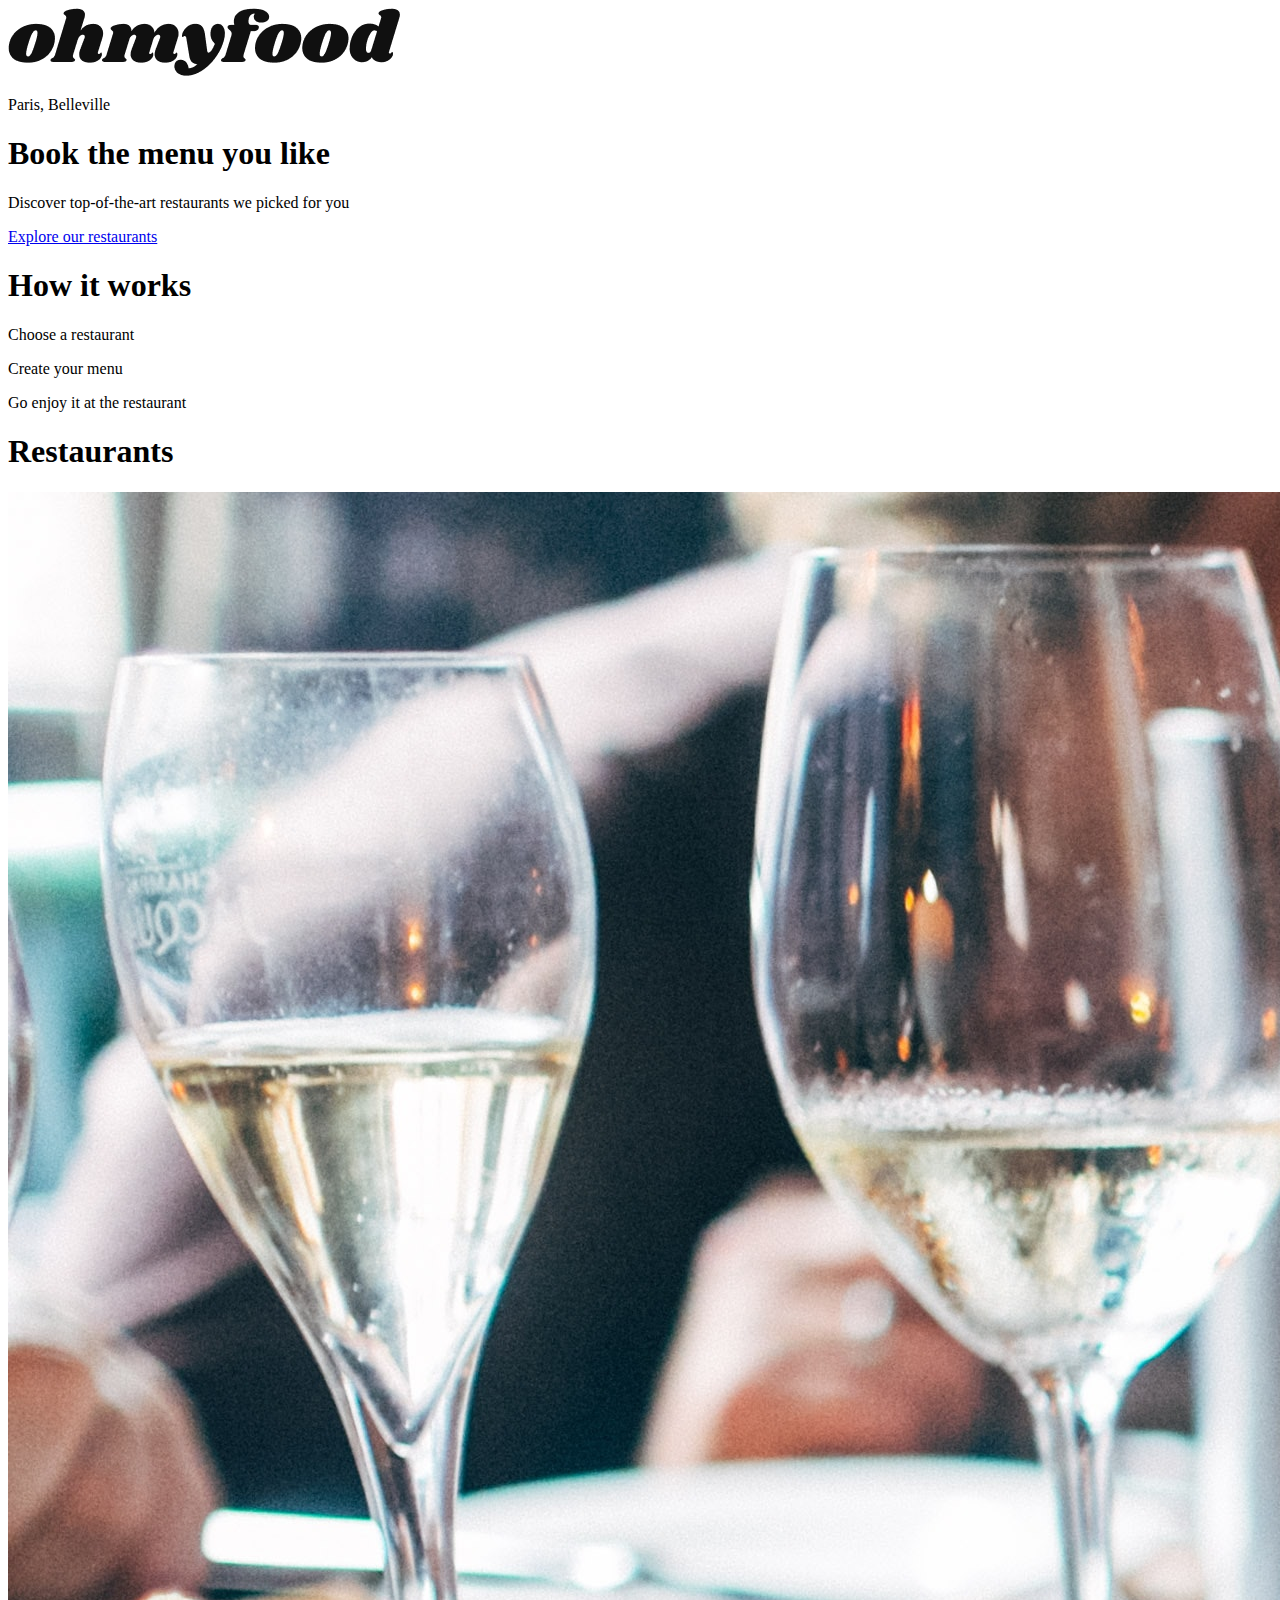
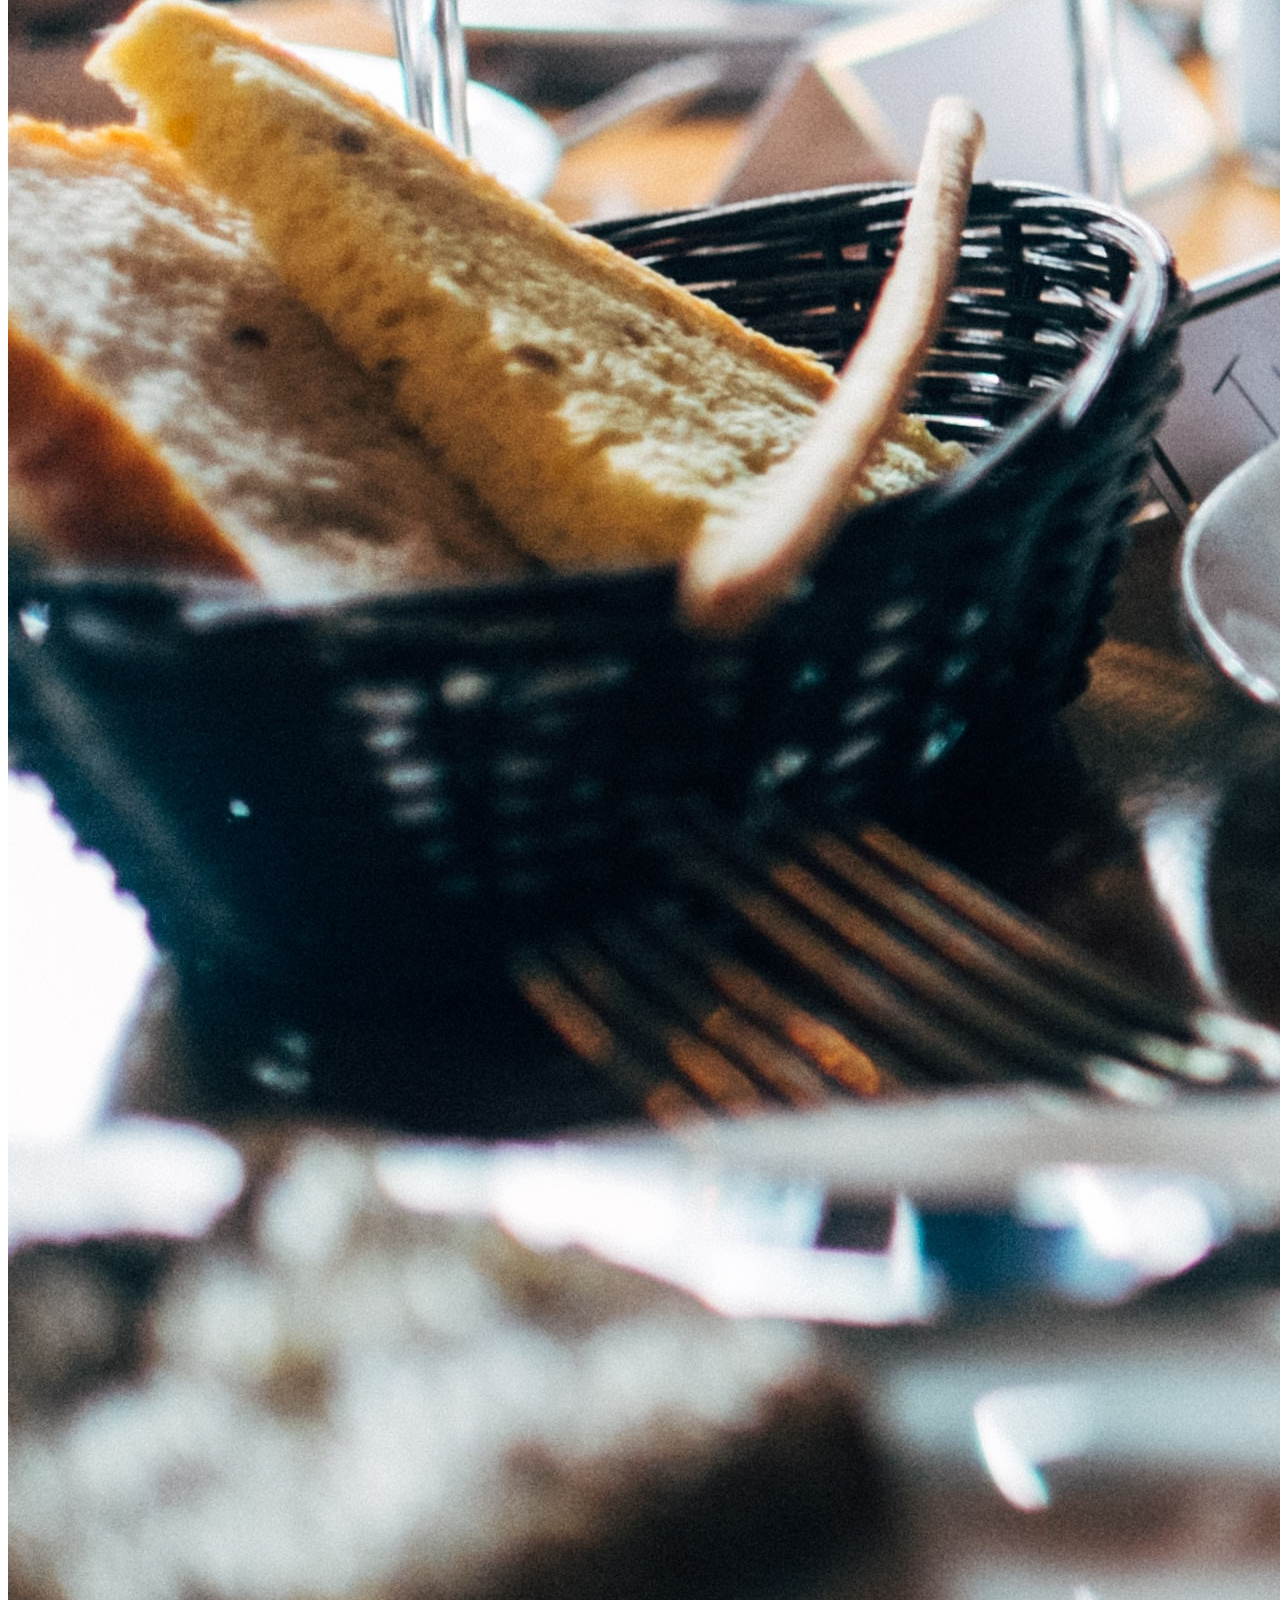
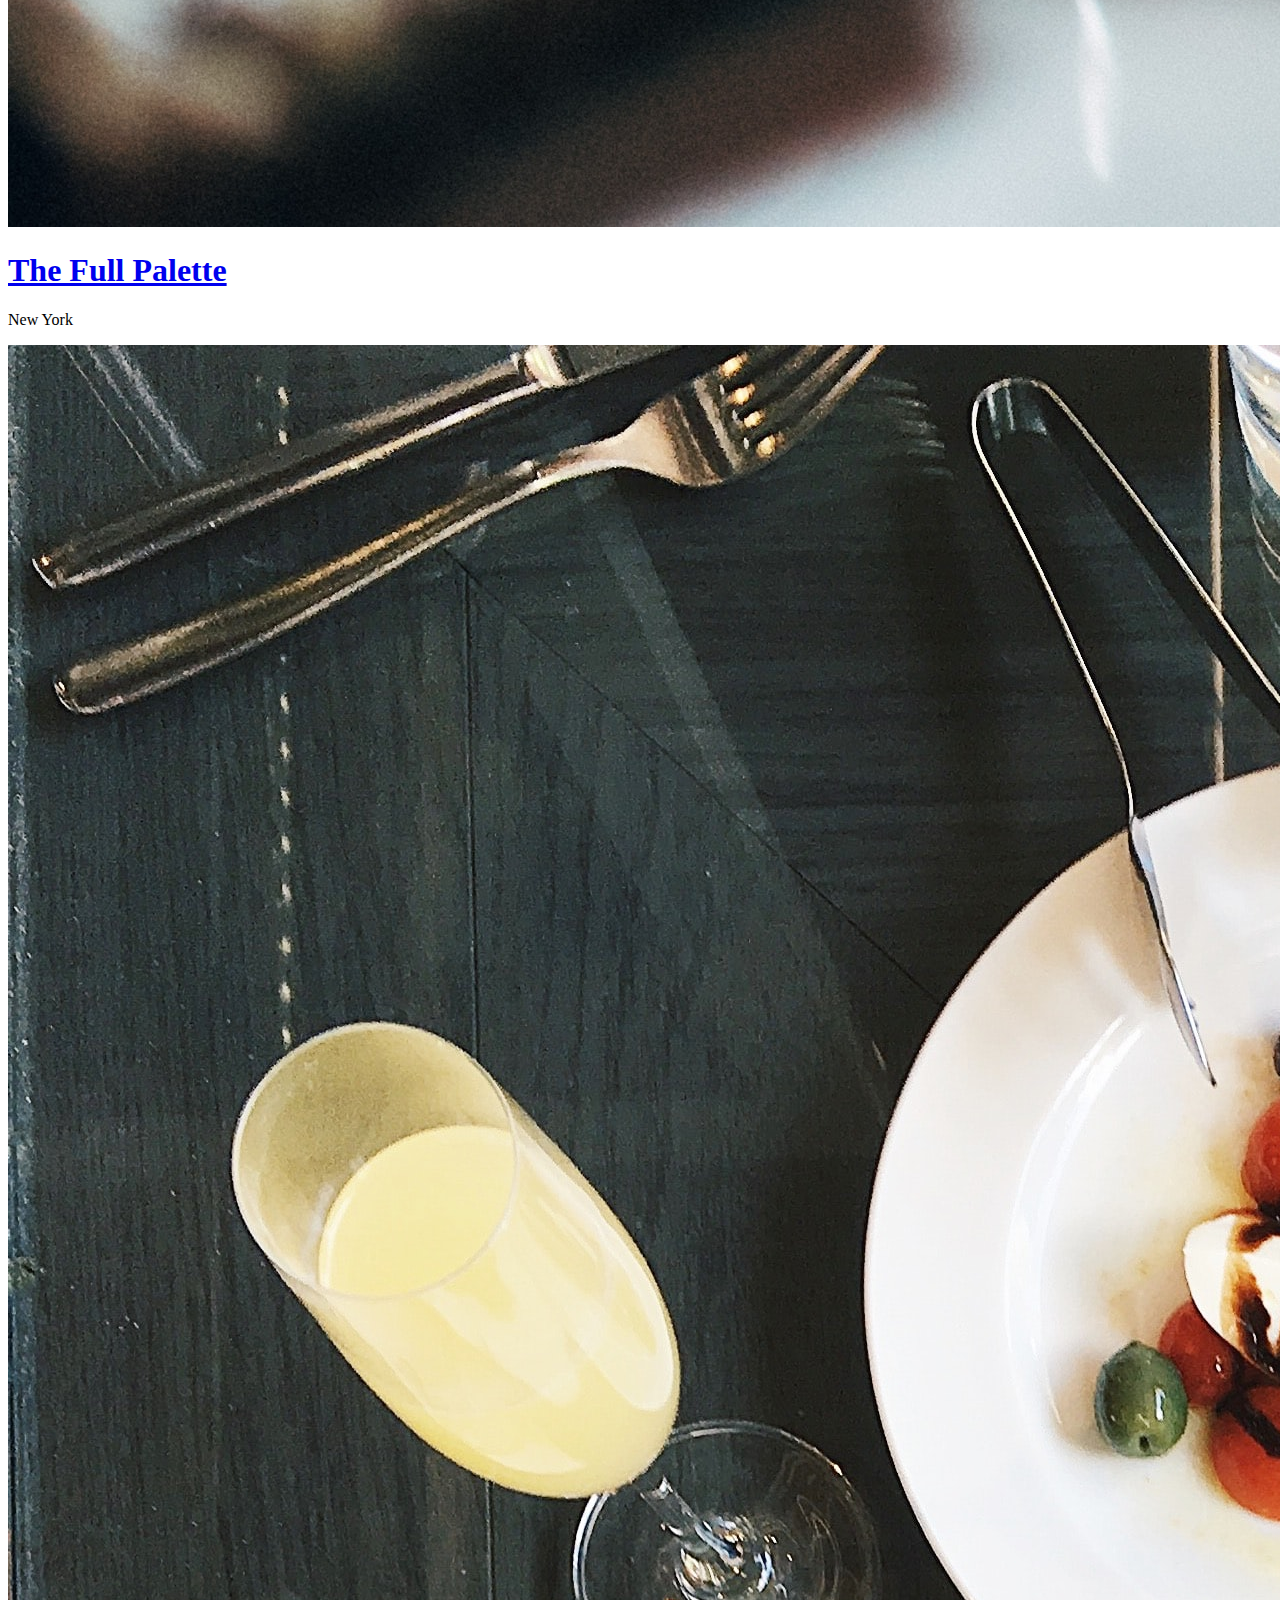
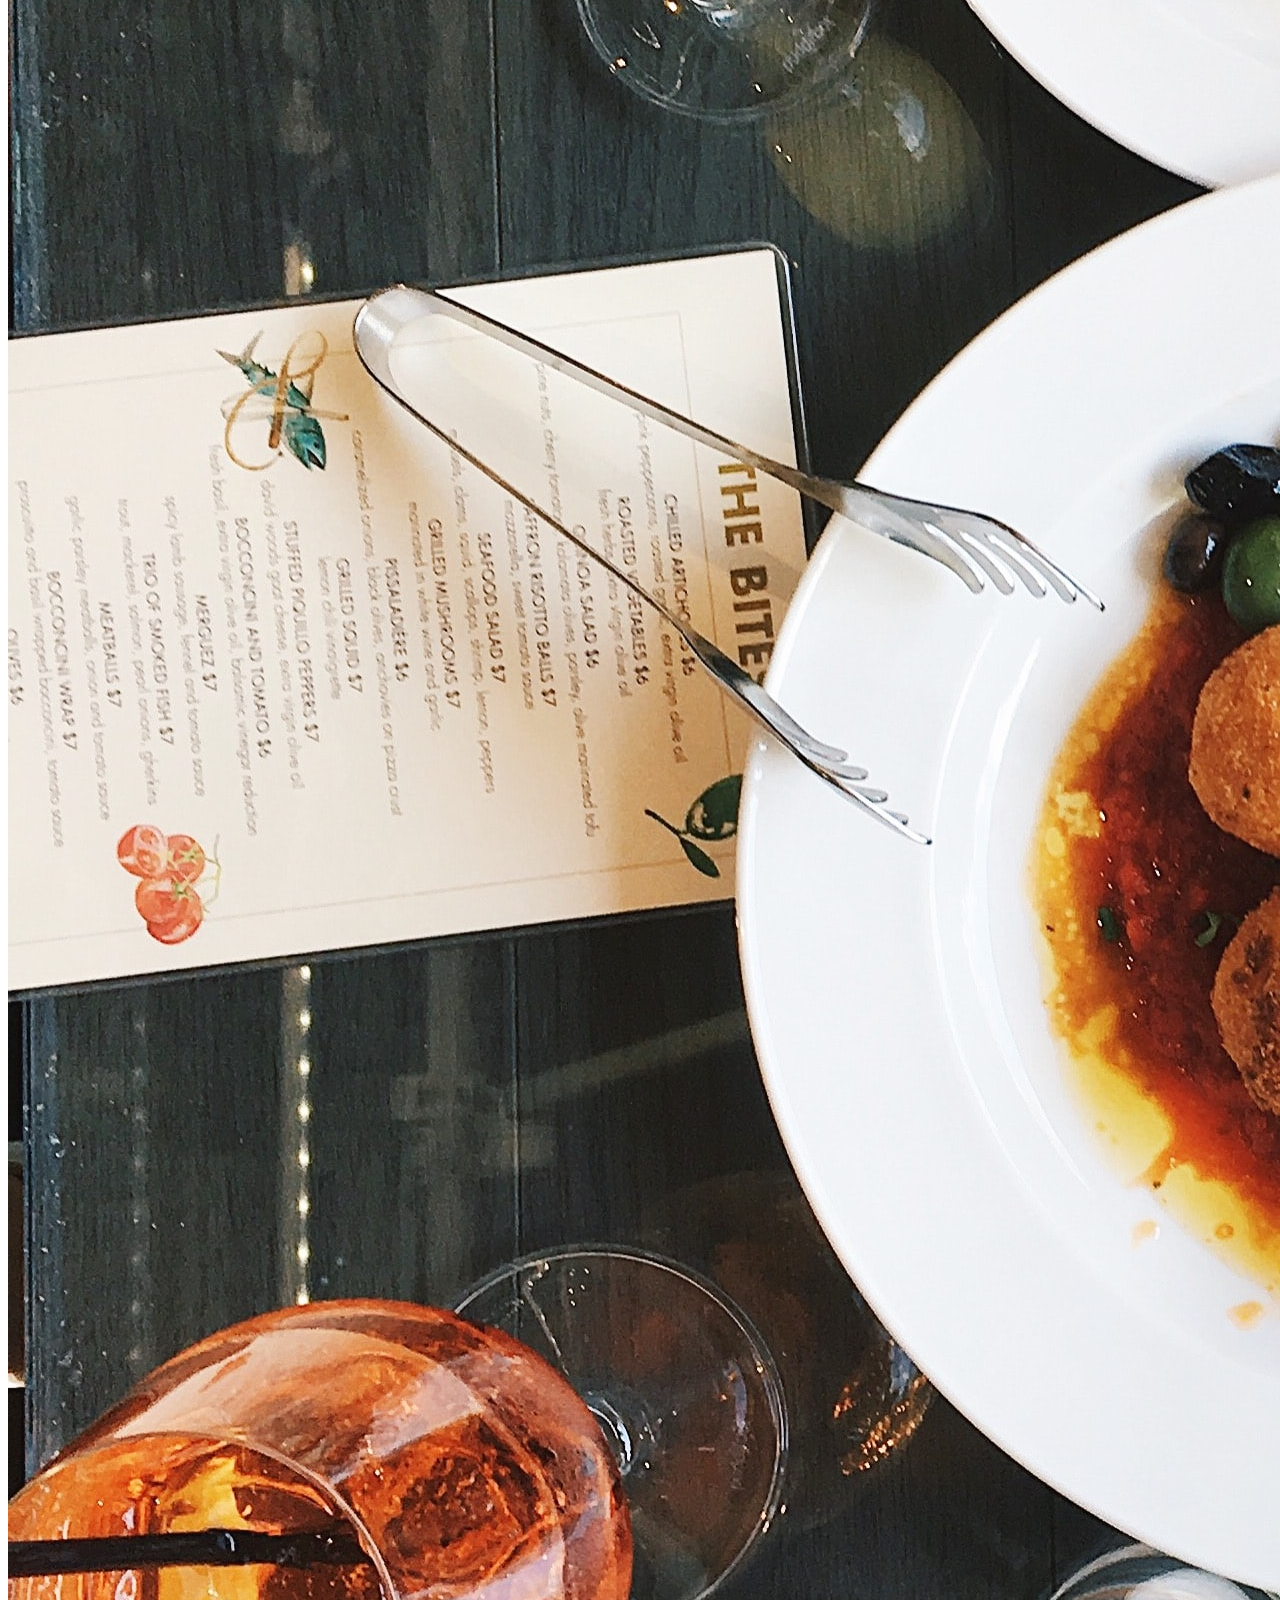
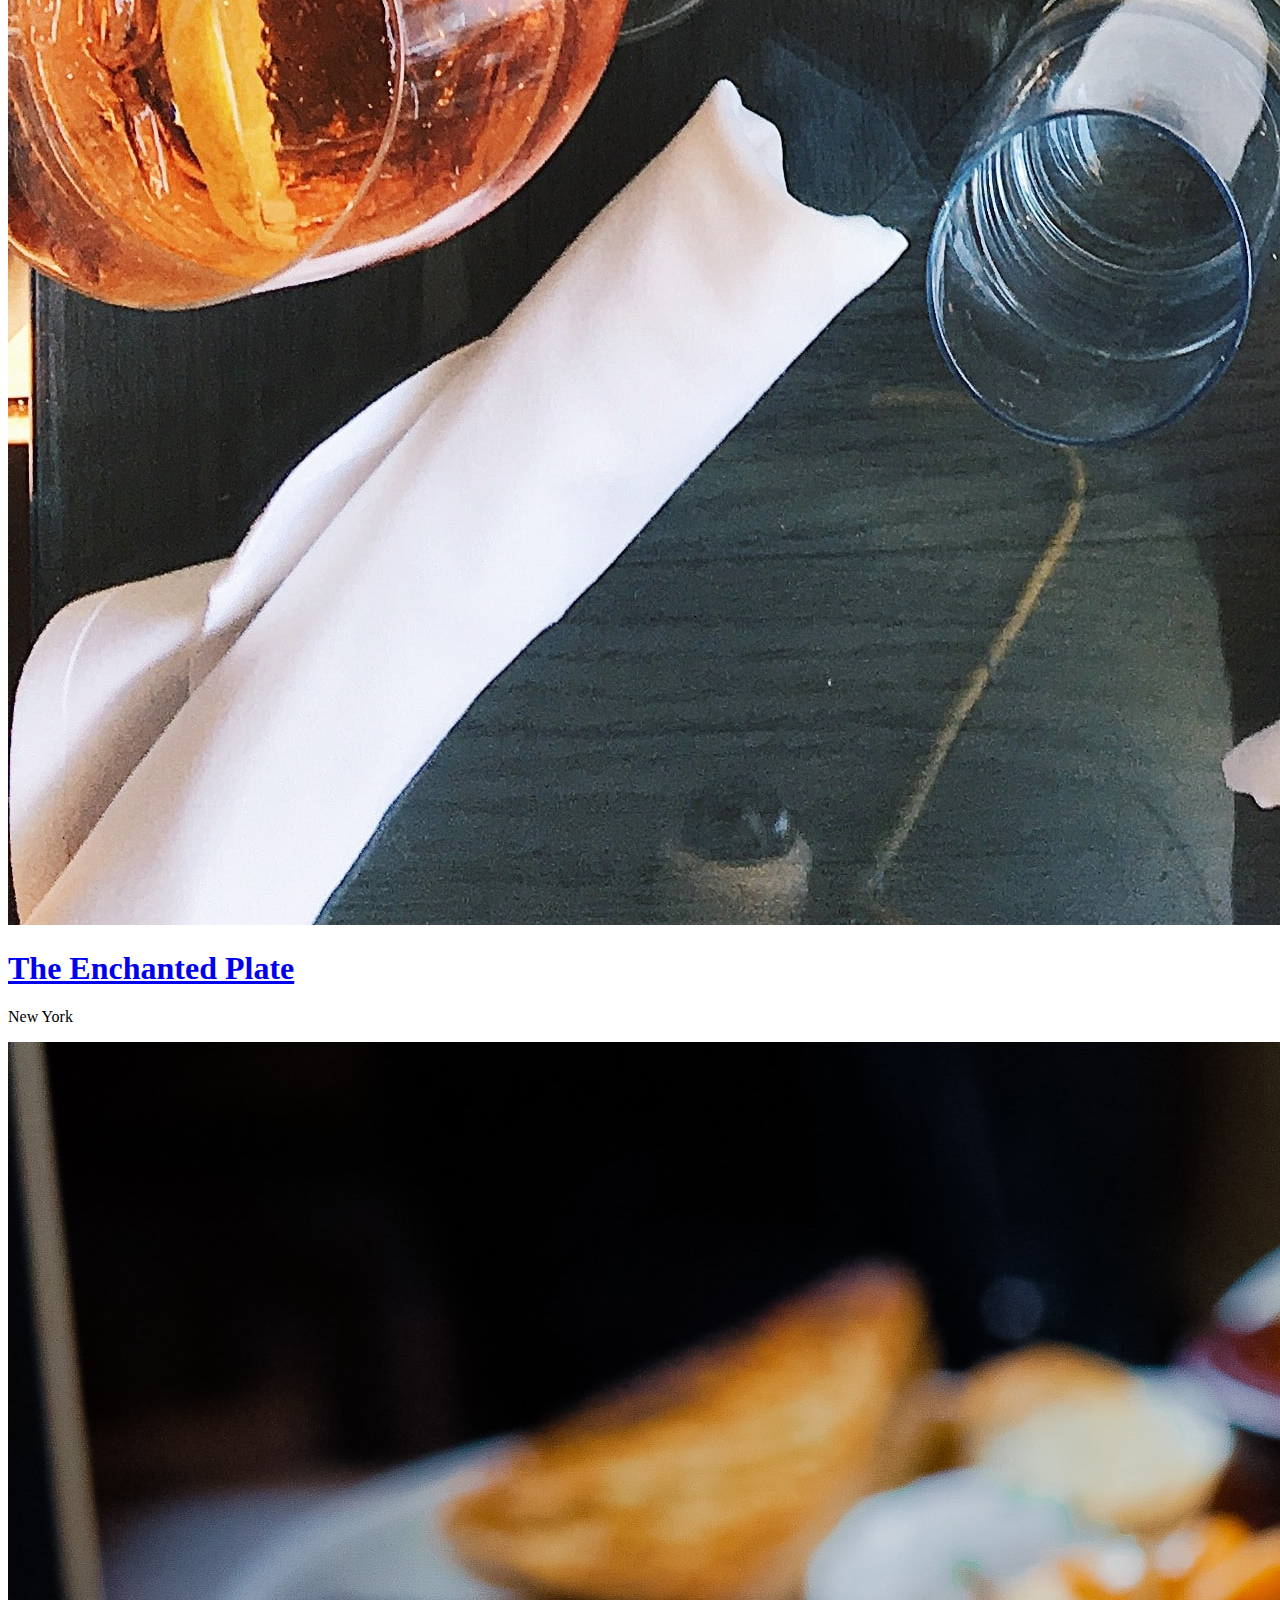
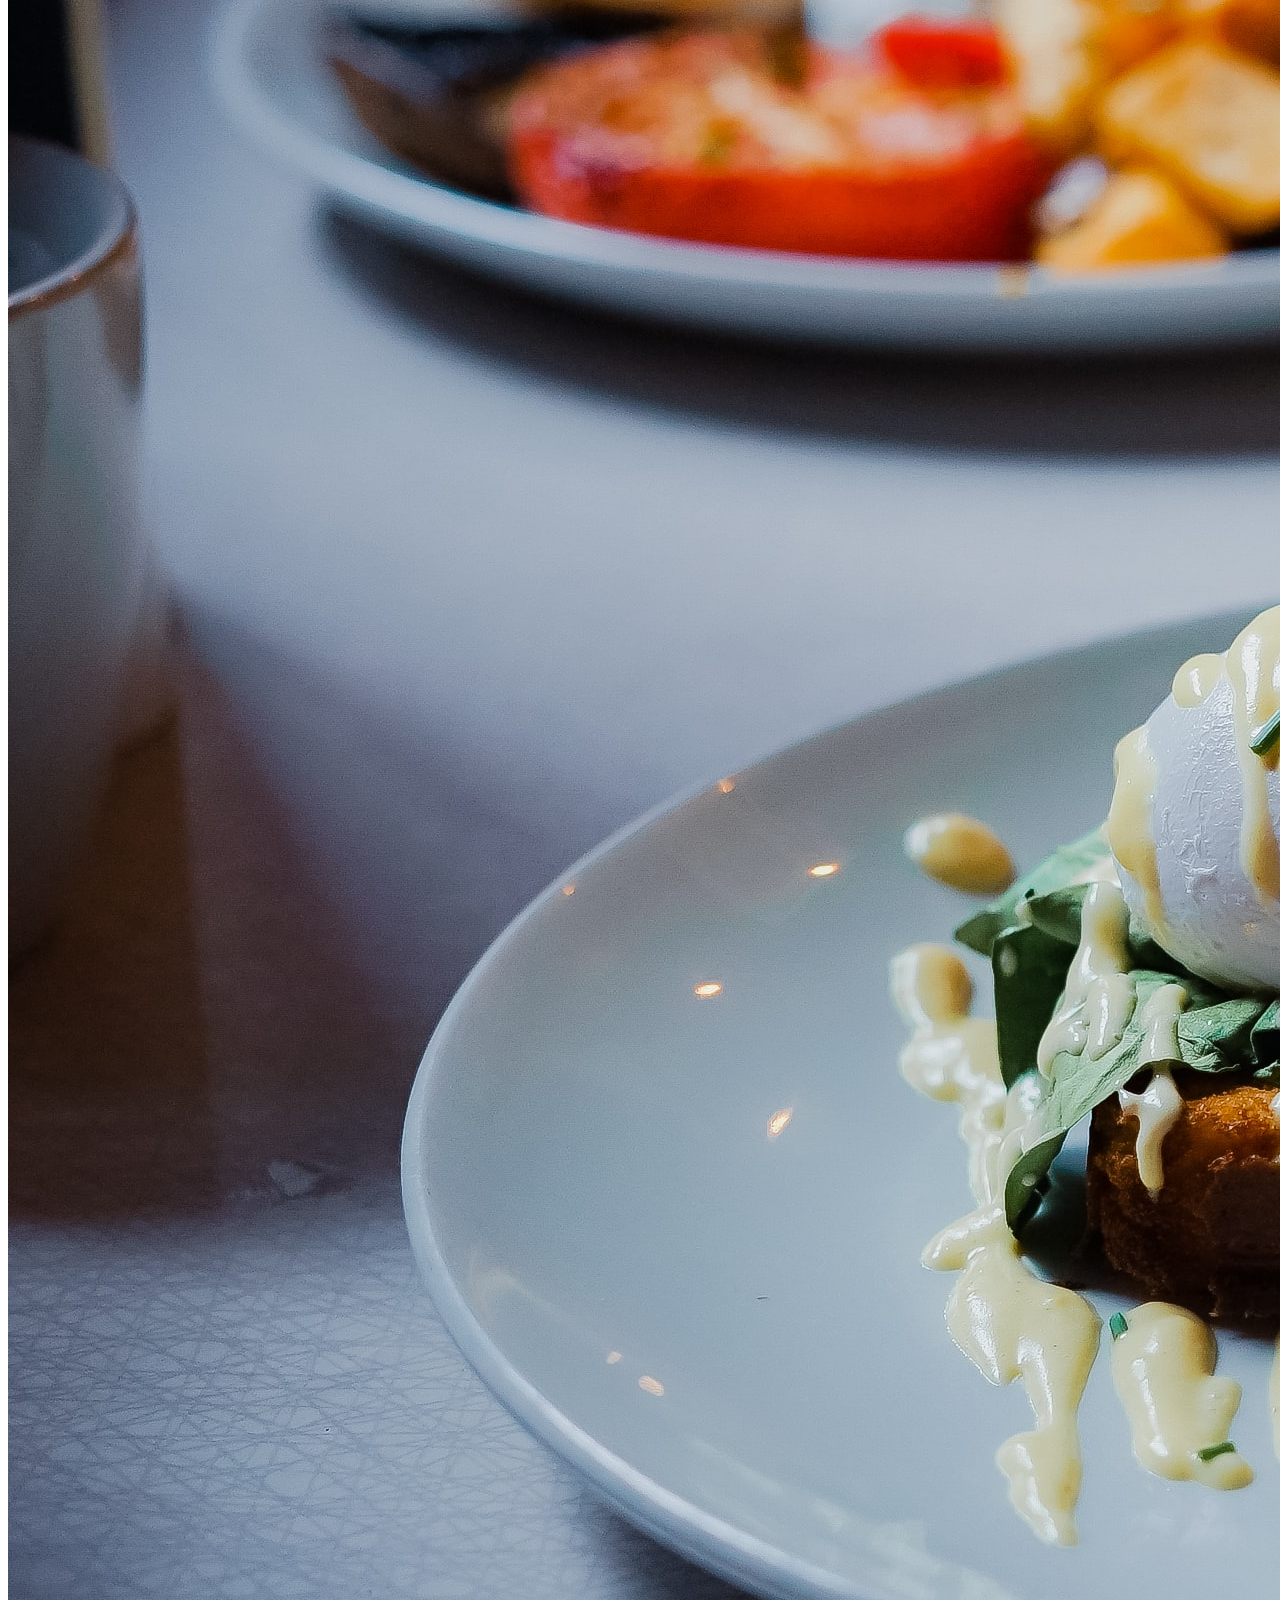
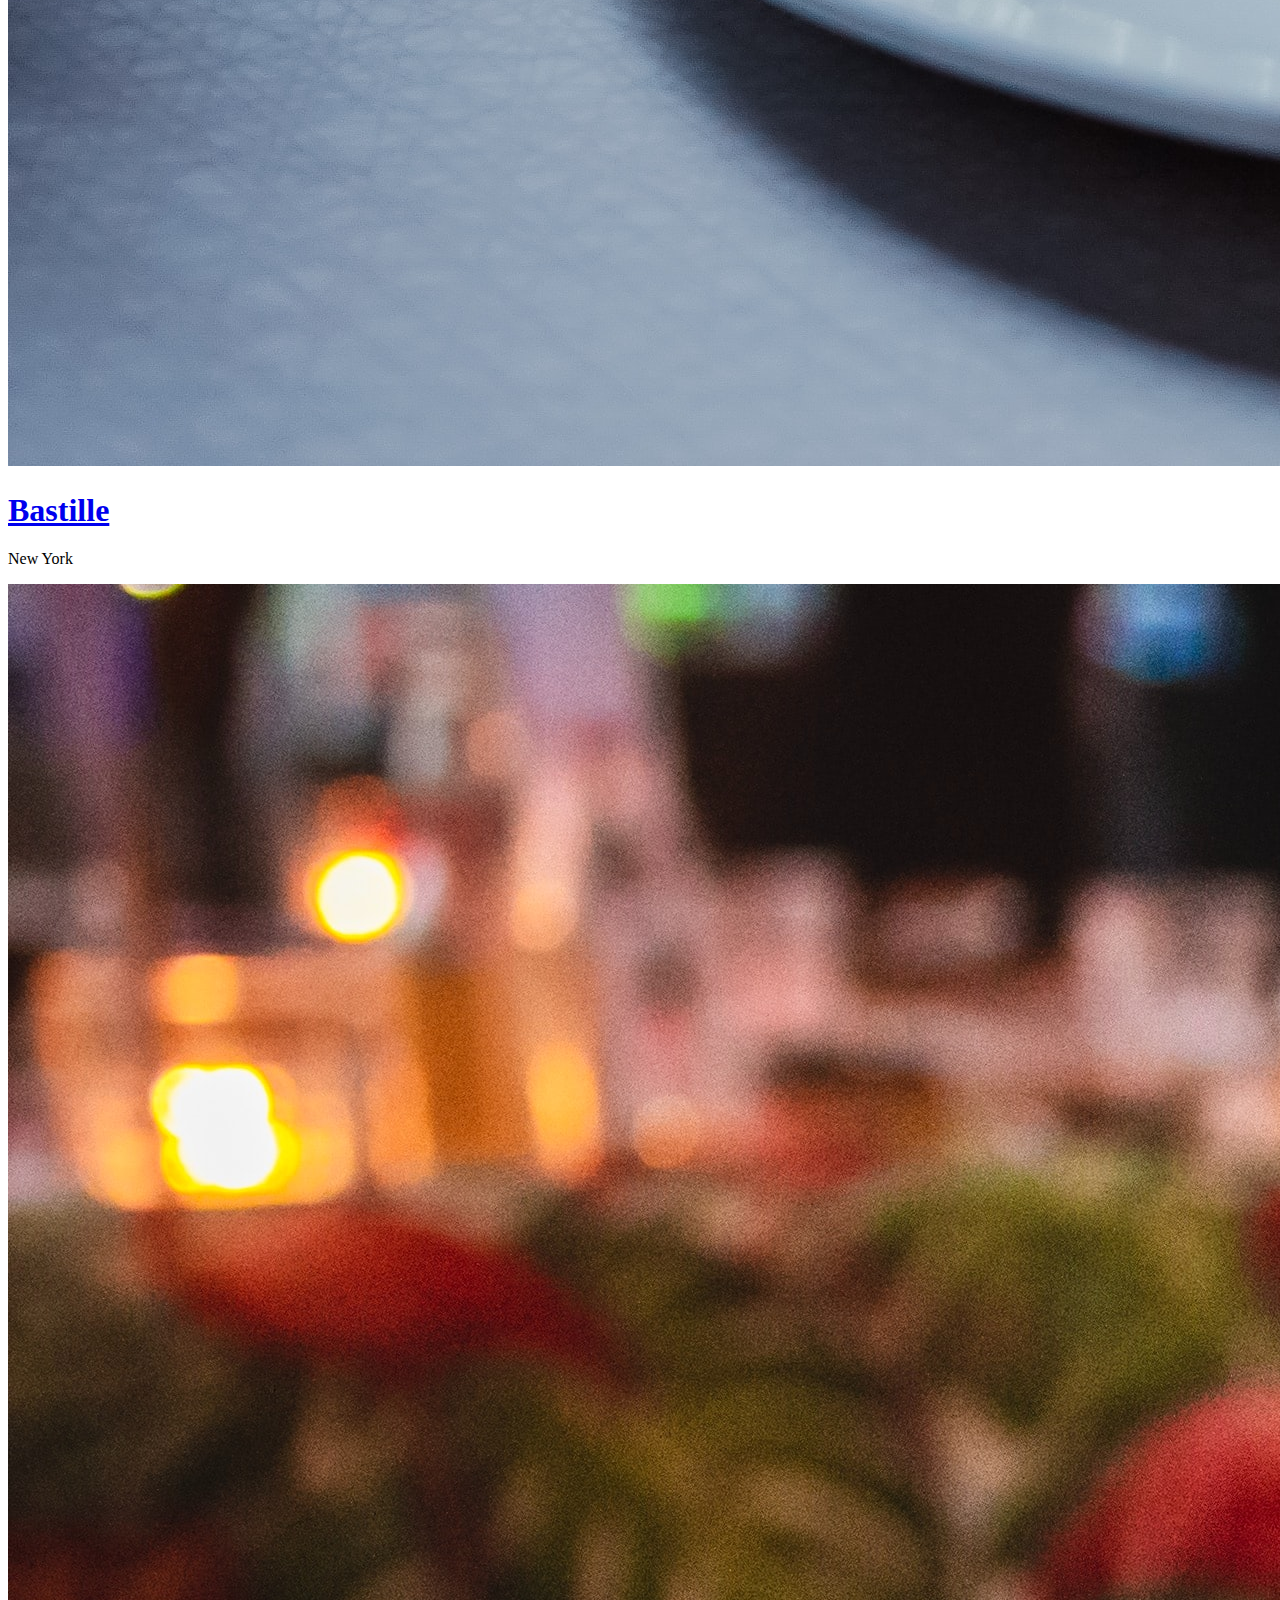
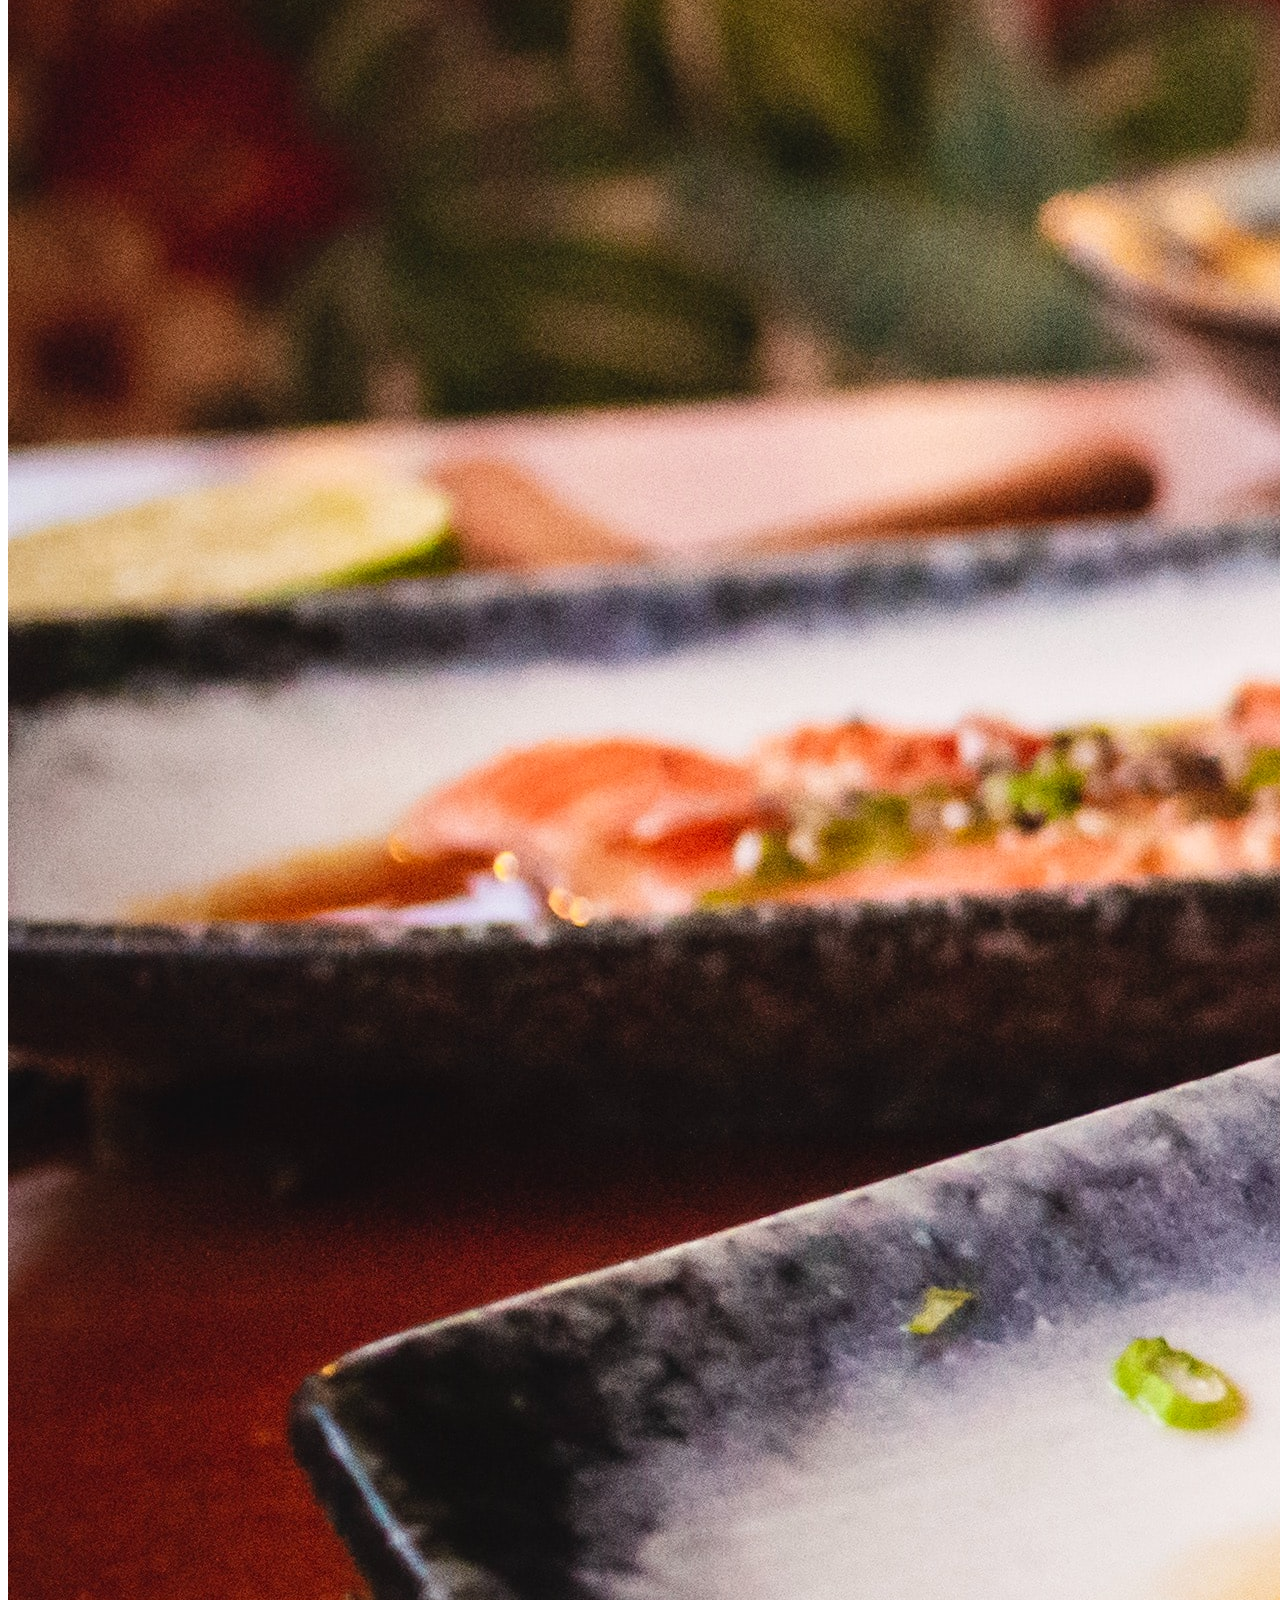
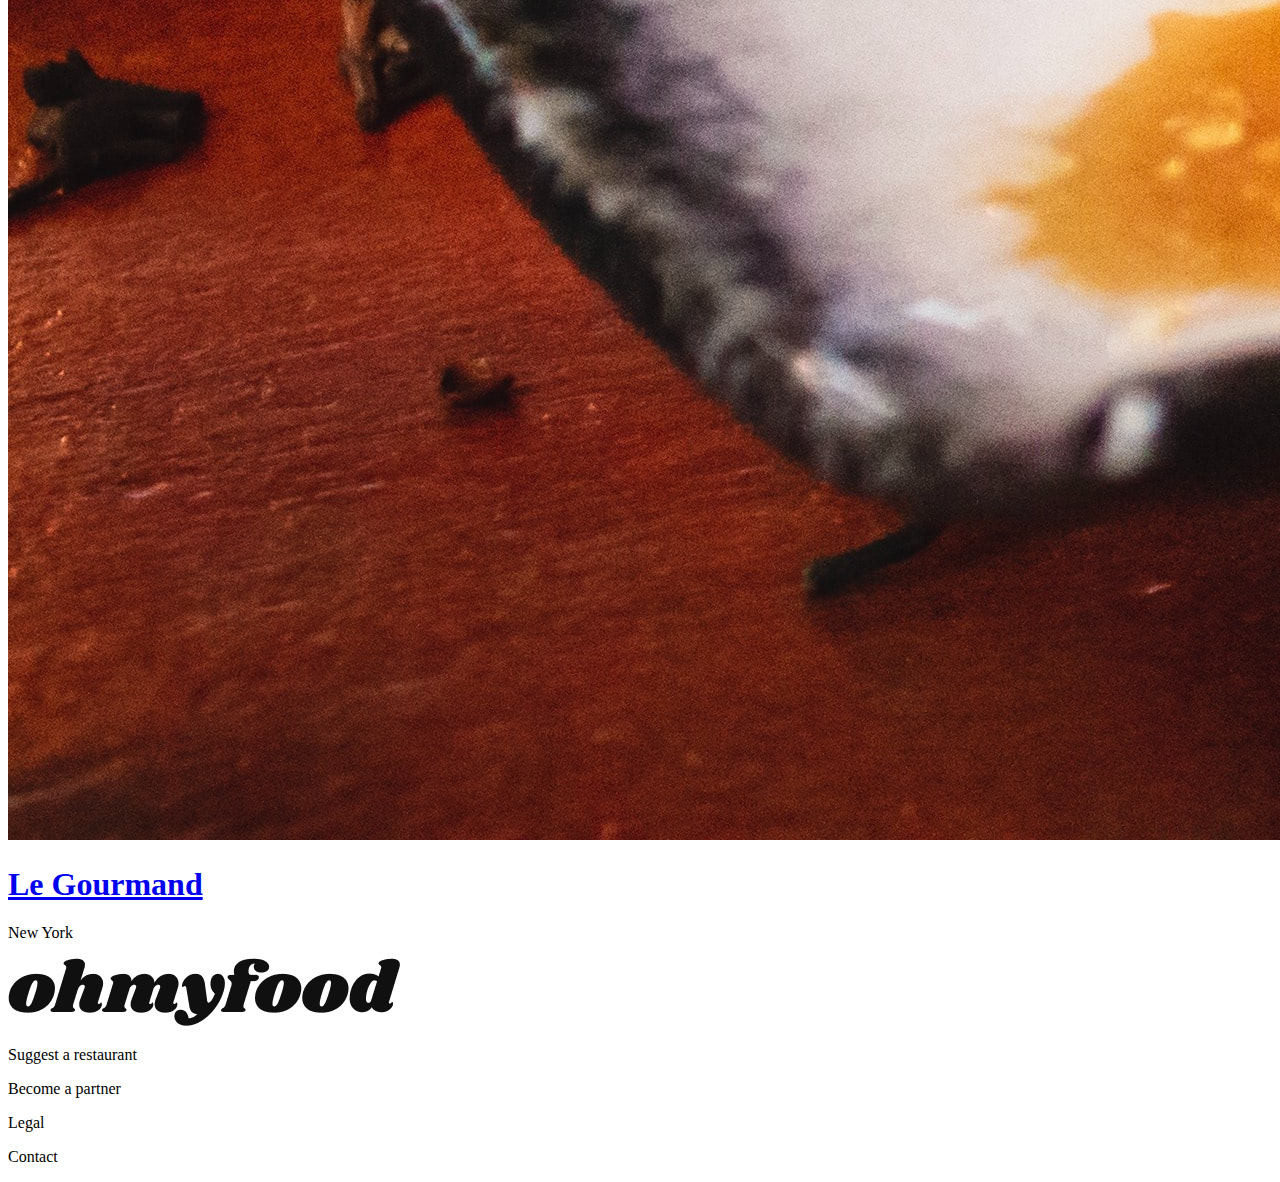
==== index.html @ c16f0793 "Added fontawesome icons and changed class and ids" ====
<!doctype html>
<html lang=en>

<head>
    <meta charset=utf-8>
    <title>ohmyfood</title>
    <link rel="preconnect" href="https://fonts.gstatic.com">
    <link href="https://fonts.googleapis.com/css2?family=Raleway&display=swap" rel="stylesheet">
    <link href="style.css" type="text/css" rel="stylesheet">
    <link rel="stylesheet" href="https://cdnjs.cloudflare.com/ajax/libs/font-awesome/5.15.3/css/all.min.css"
        integrity="sha512-iBBXm8fW90+nuLcSKlbmrPcLa0OT92xO1BIsZ+ywDWZCvqsWgccV3gFoRBv0z+8dLJgyAHIhR35VZc2oM/gI1w=="
        crossorigin="anonymous" />
</head>

<body>
    <header>
        <img src="images/logo/ohmyfood.png" alt="">
    </header>
    <nav>
        <div class="location">
            <p><i class="fas fa-map-marker-alt"></i> Paris, Belleville</p>
        </div>
        <div class="explore">
            <div class="explore--title">
                <h1>Book the menu you like</h1>
            </div>
            <p>Discover top-of-the-art restaurants we picked for you</p>
            <a href="#restaurants">
                <div class="explore--button">
                    <p>Explore our restaurants</p>
                </div>
            </a>
        </div>
    </nav>
    <div class="instruction">
        <h1>How it works</h1>
        <div class="instruction--boxes">
            <p><i class="fas fa-mobile-alt"></i> Choose a restaurant</p>
        </div>
        <div class="instruction--boxes">
            <p><i class="fas fa-list-ul"></i> Create your menu</p>
        </div>
        <div class="instruction--boxes">
            <p><i class="fas fa-store"></i> Go enjoy it at the restaurant</p>
        </div>
    </div>
    <section class="restaurants" id="restaurants">
        <h1>Restaurants</h1>
        <article class="restaurants--container">
            <div class="restaurants--container__card">
                <a href="">
                    <img src="images\restaurants\jay-wennington-N_Y88TWmGwA-unsplash.jpg" alt="">
                    <h1><a href="pages-menus/menu-the-full-palette.html">The Full Palette</a></h1>
                    <p>New York</p>
                </a>
            </div>
        </article>
        <article class="restaurants--container">
            <div class="restaurants--container__card">
                <a href="">
                    <img src="images\restaurants\stil-u2Lp8tXIcjw-unsplash.jpg" alt="">
                    <h1><a href="pages-menus/menu-the-enchanted-plate.html">The Enchanted Plate</a></h1>
                    <p>New York</p>
                </a>
            </div>
        </article>
        <article class="restaurants--container">
            <div class="restaurants--container__card">
                <a href="">
                    <img src="images\restaurants\toa-heftiba-DQKerTsQwi0-unsplash.jpg" alt="">
                    <h1><a href="pages-menus/menu-bastille.html">Bastille</a></h1>
                    <p>New York</p>
                </a>
            </div>
        </article>
        <article class="restaurants--container">
            <div class="restaurants--container__card">
                <a href="">
                    <img src="images\restaurants\louis-hansel-shotsoflouis-qNBGVyOCY8Q-unsplash.jpg" alt="">
                    <h1><a href="pages-menus/menu-le-gourmand.html">Le Gourmand</a></h1>
                    <p>New York</p>
                </a>
            </div>
        </article>
    </section>
    <footer>
        <img src="images\logo\ohmyfood.png" alt="">
        <p><i class="fas fa-utensils"></i> Suggest a restaurant</p>
        <p><i class="fas fa-hands-helping"></i> Become a partner</p>
        <p>Legal</p>
        <p>Contact</p>
    </footer>
</body>

</html>
---- style.css ----
/*# sourceMappingURL=style.css.map */
@media only screen and (max-width: 768px) { 
  body {
    display: flex;
  }
}
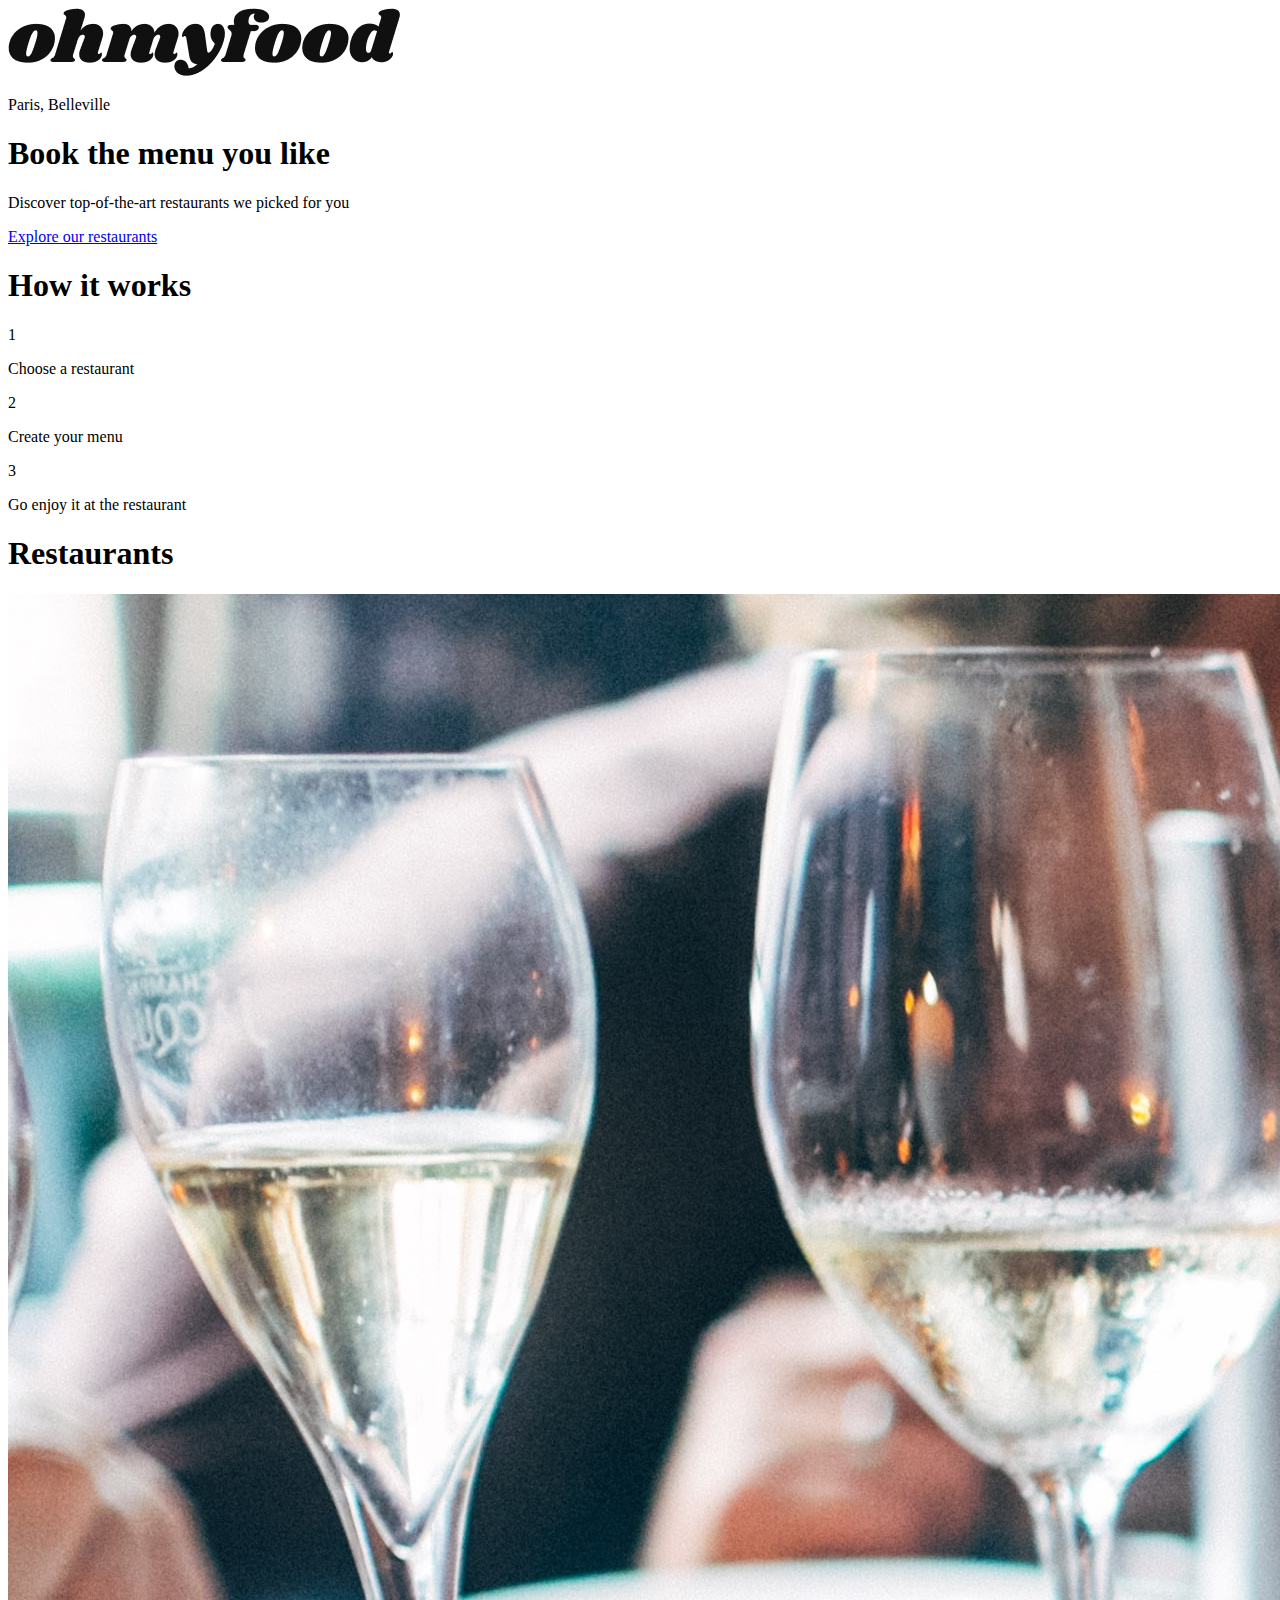
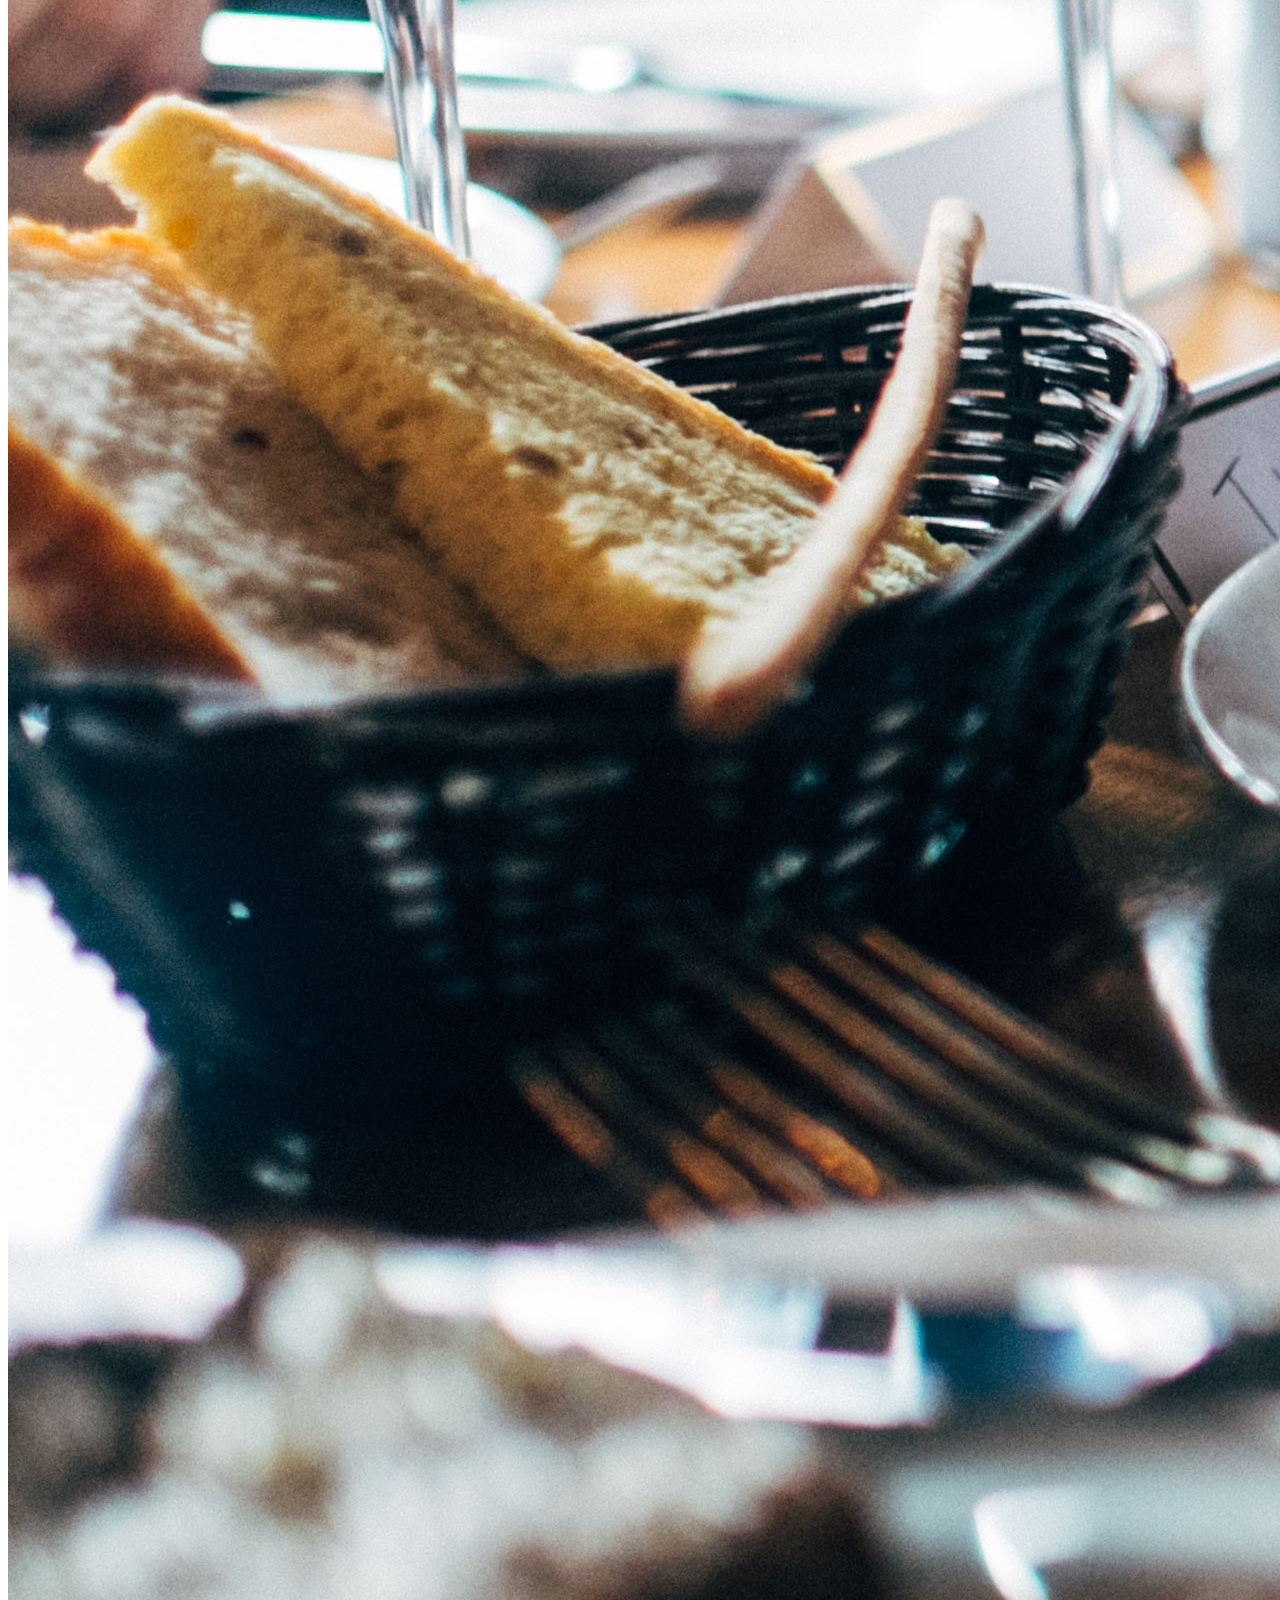
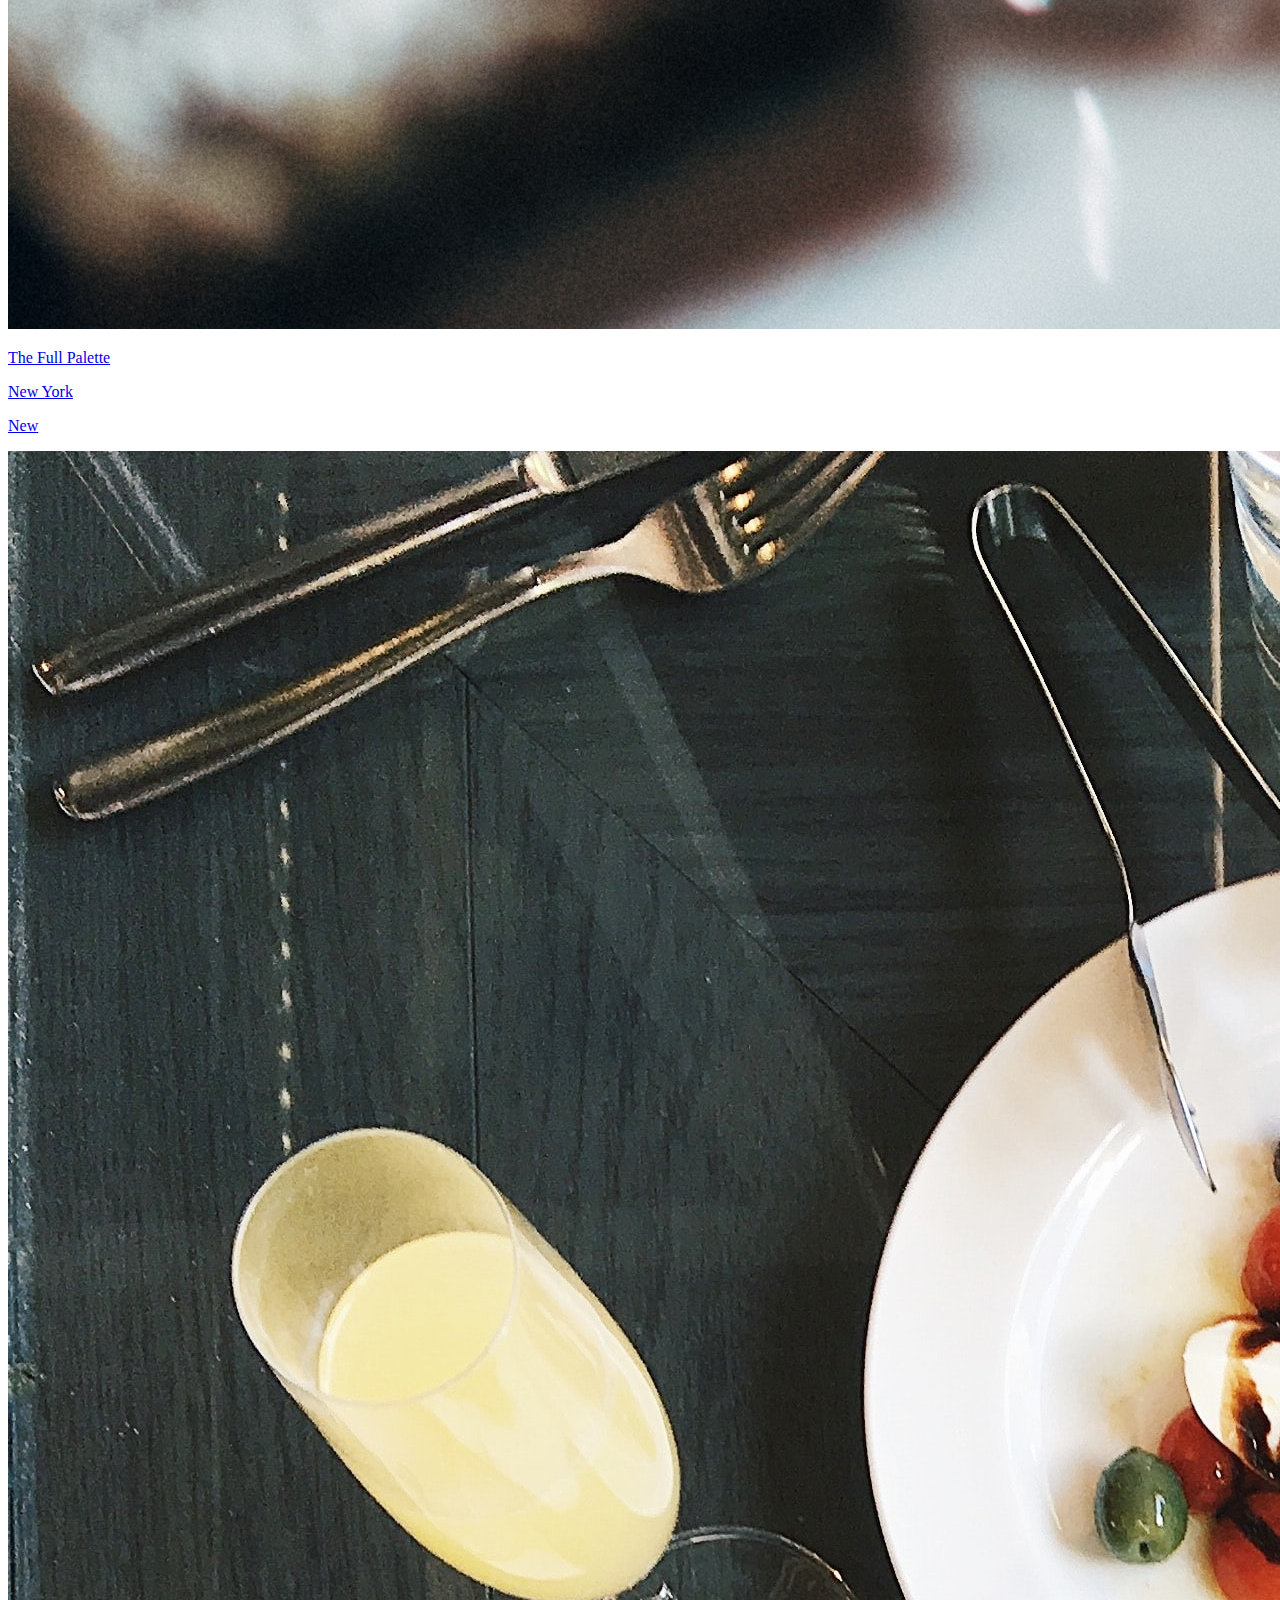
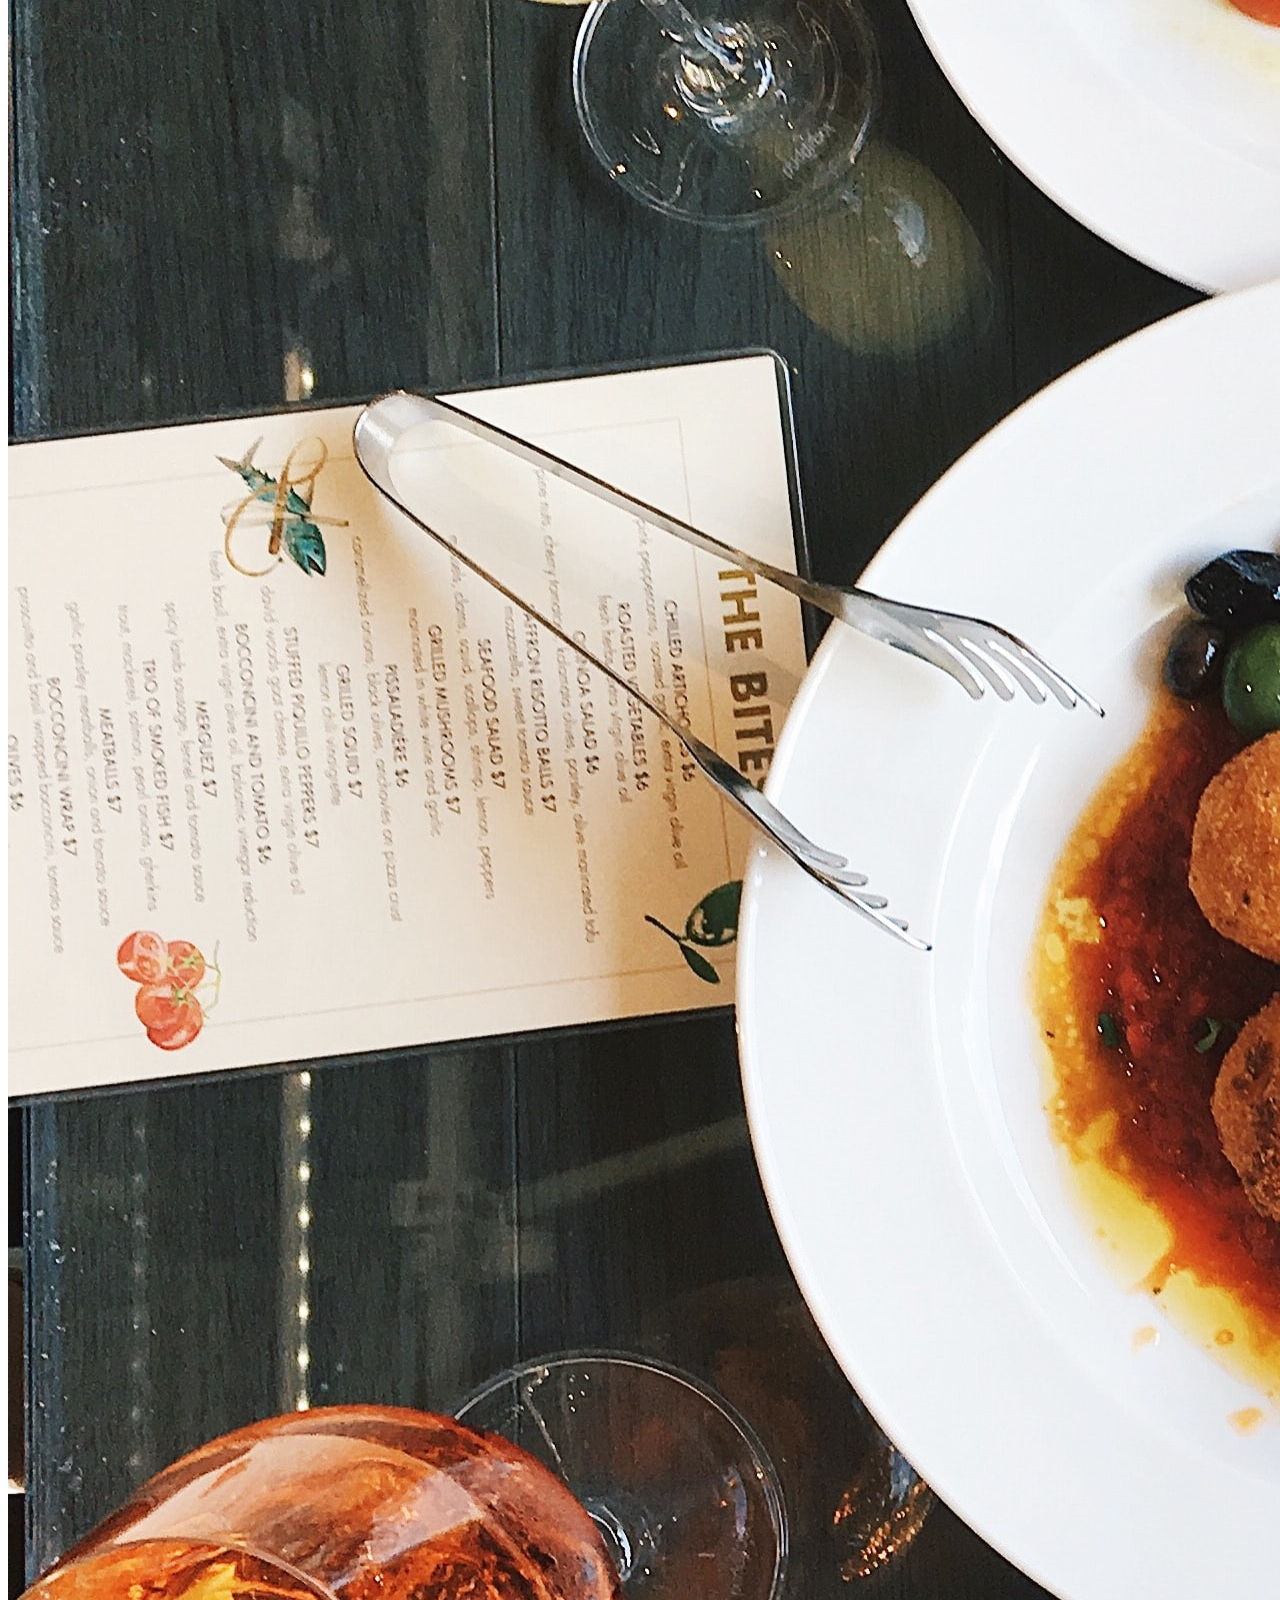
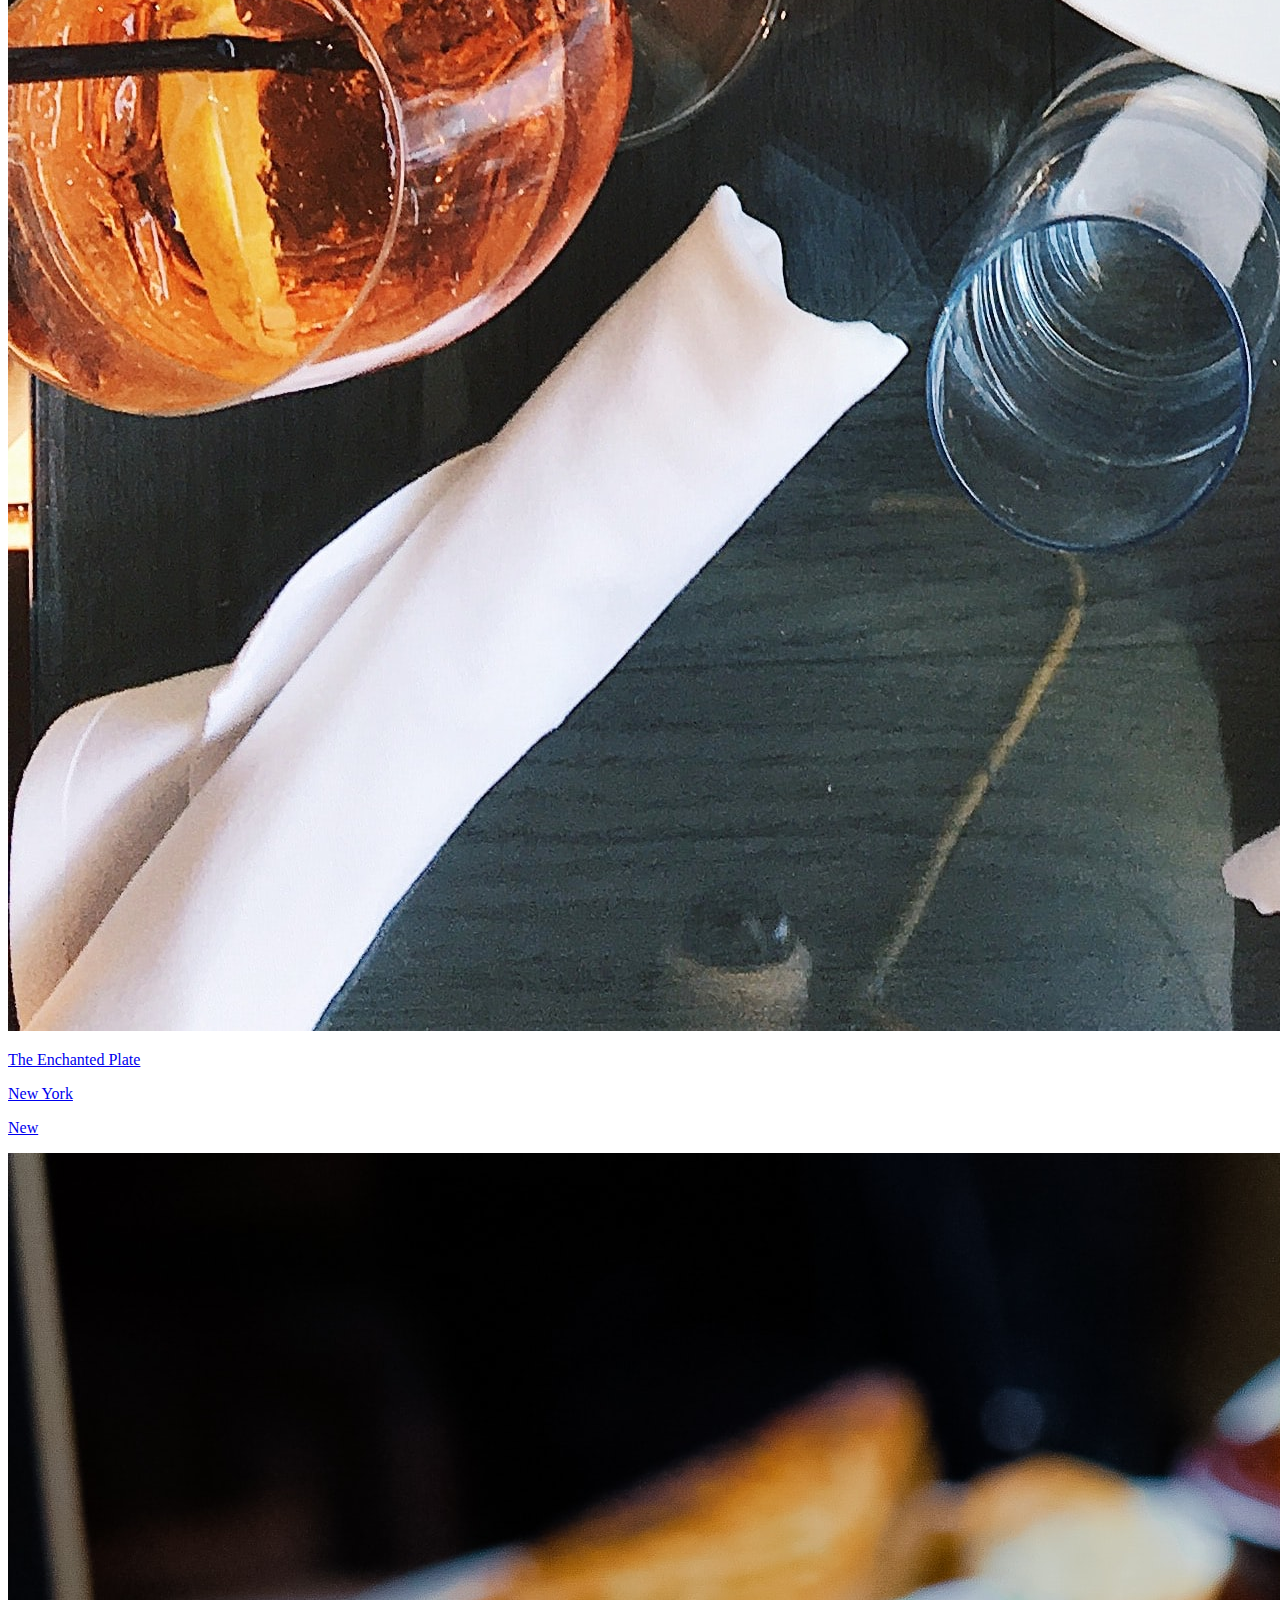
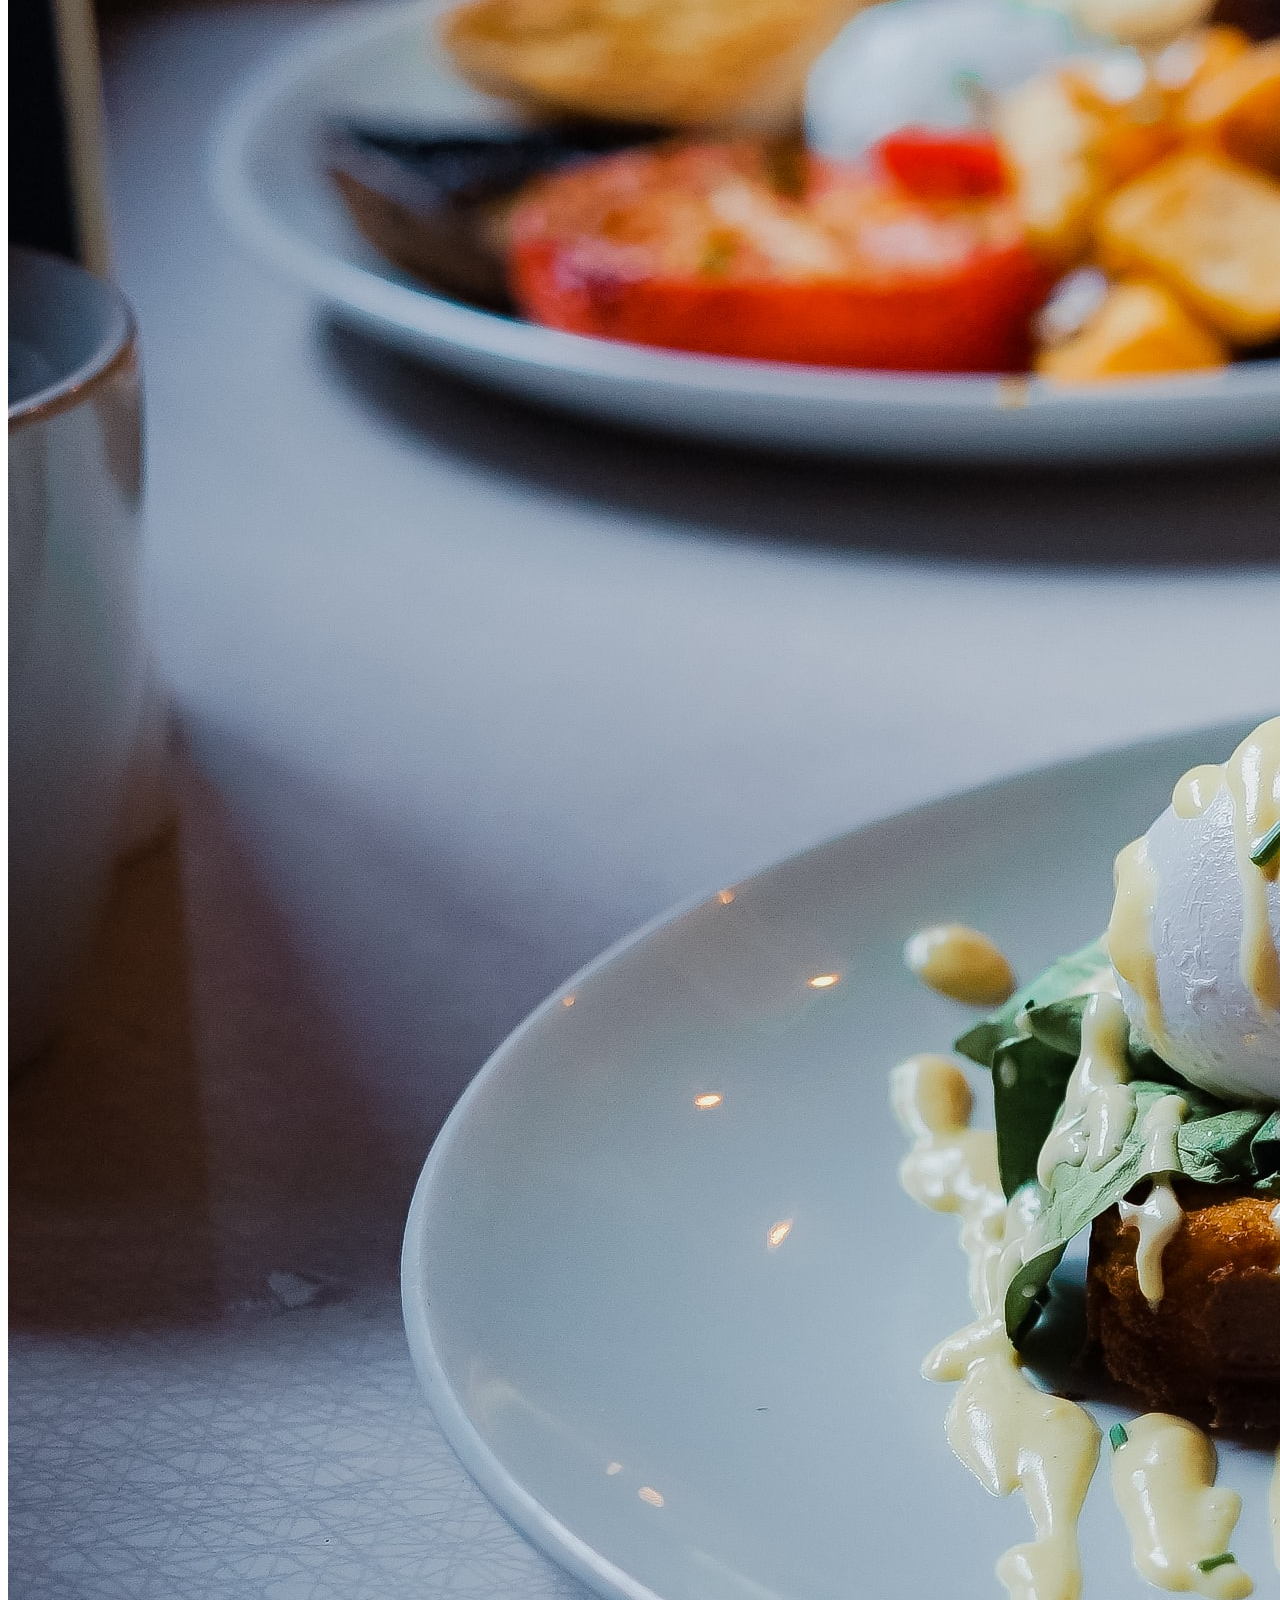
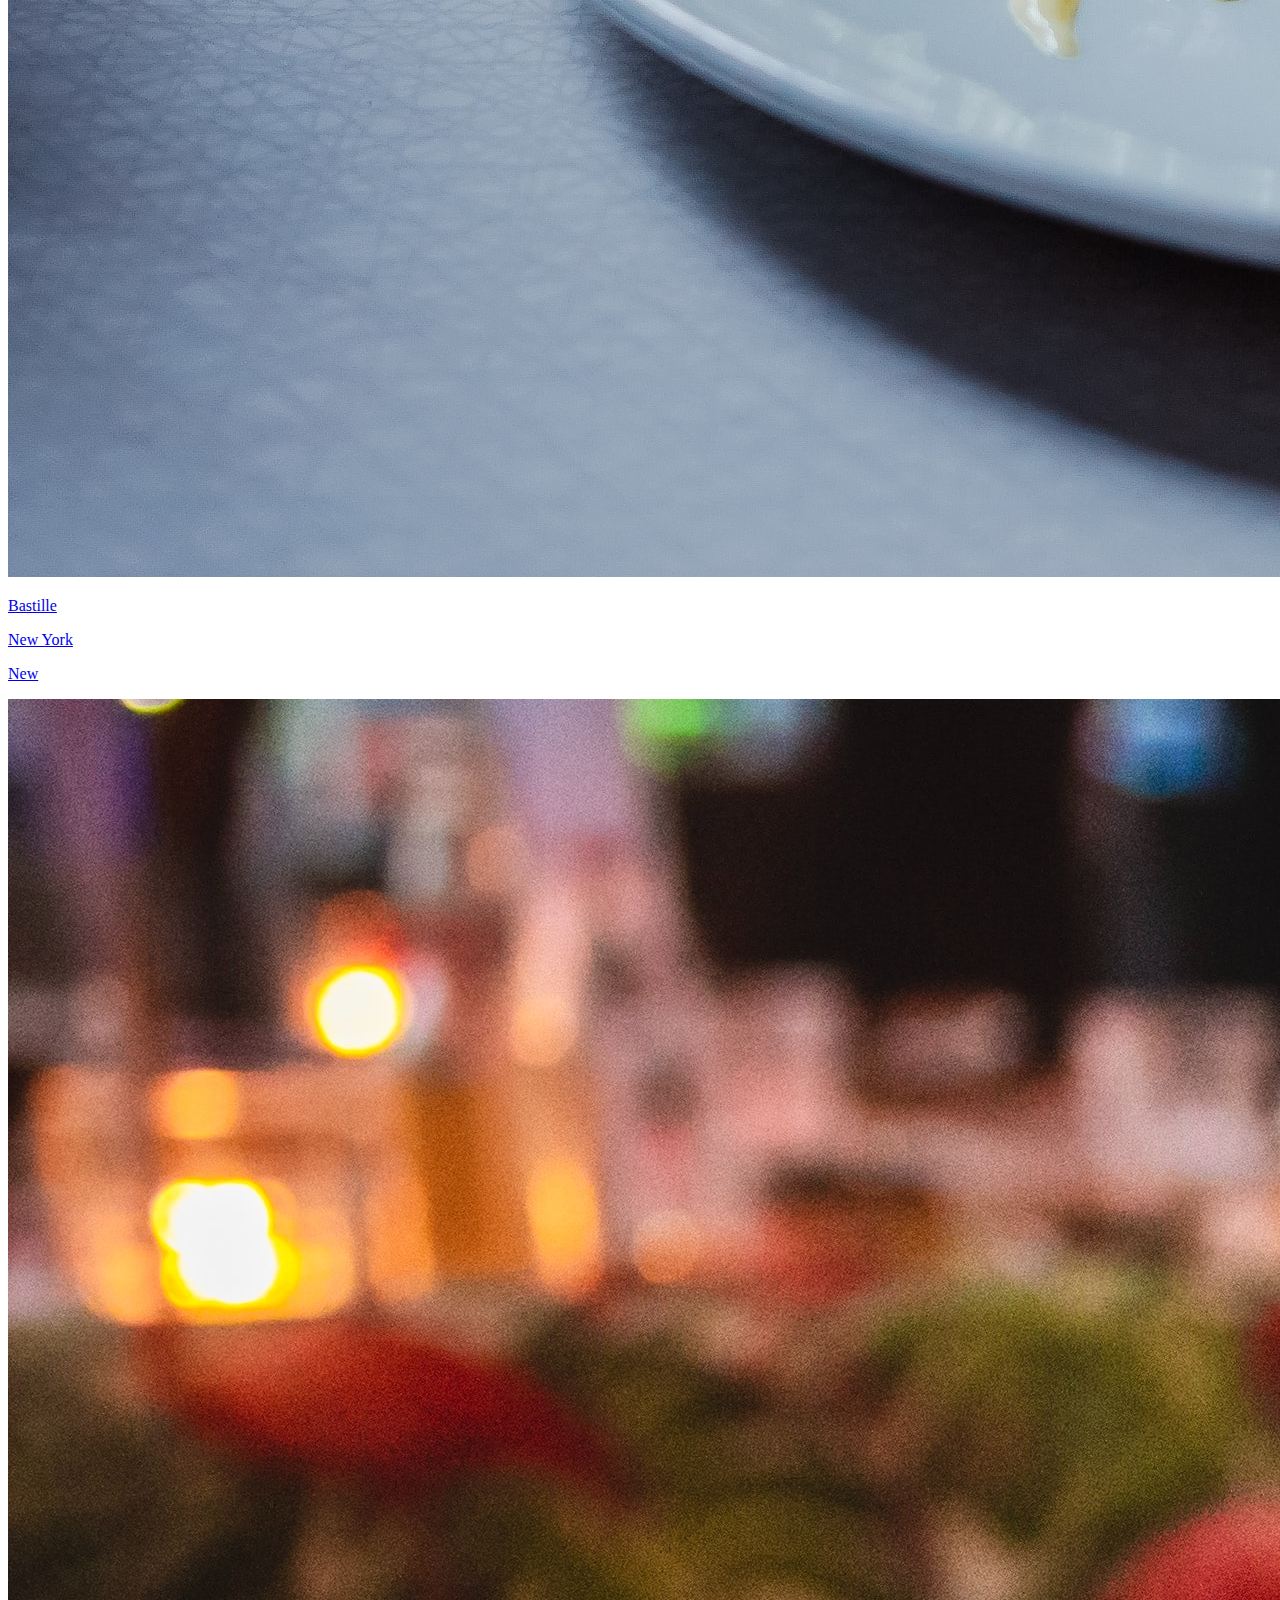
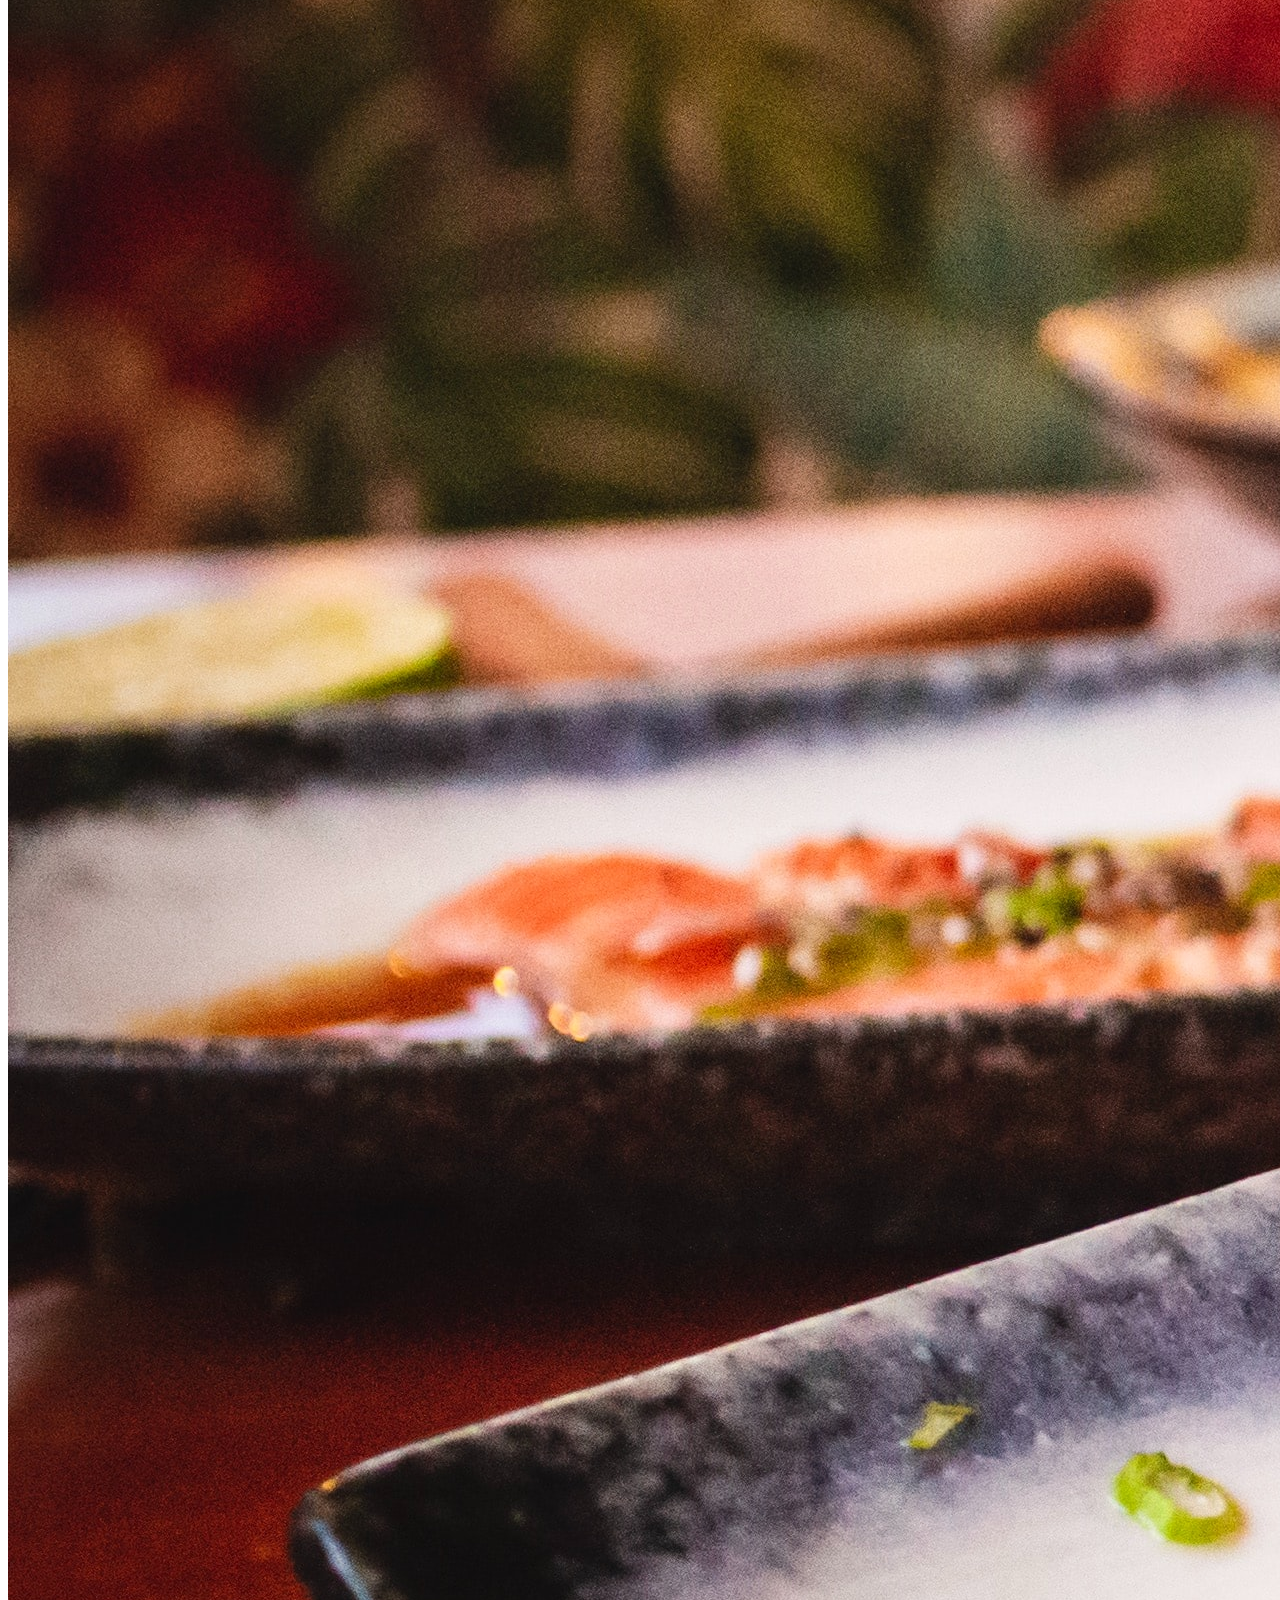
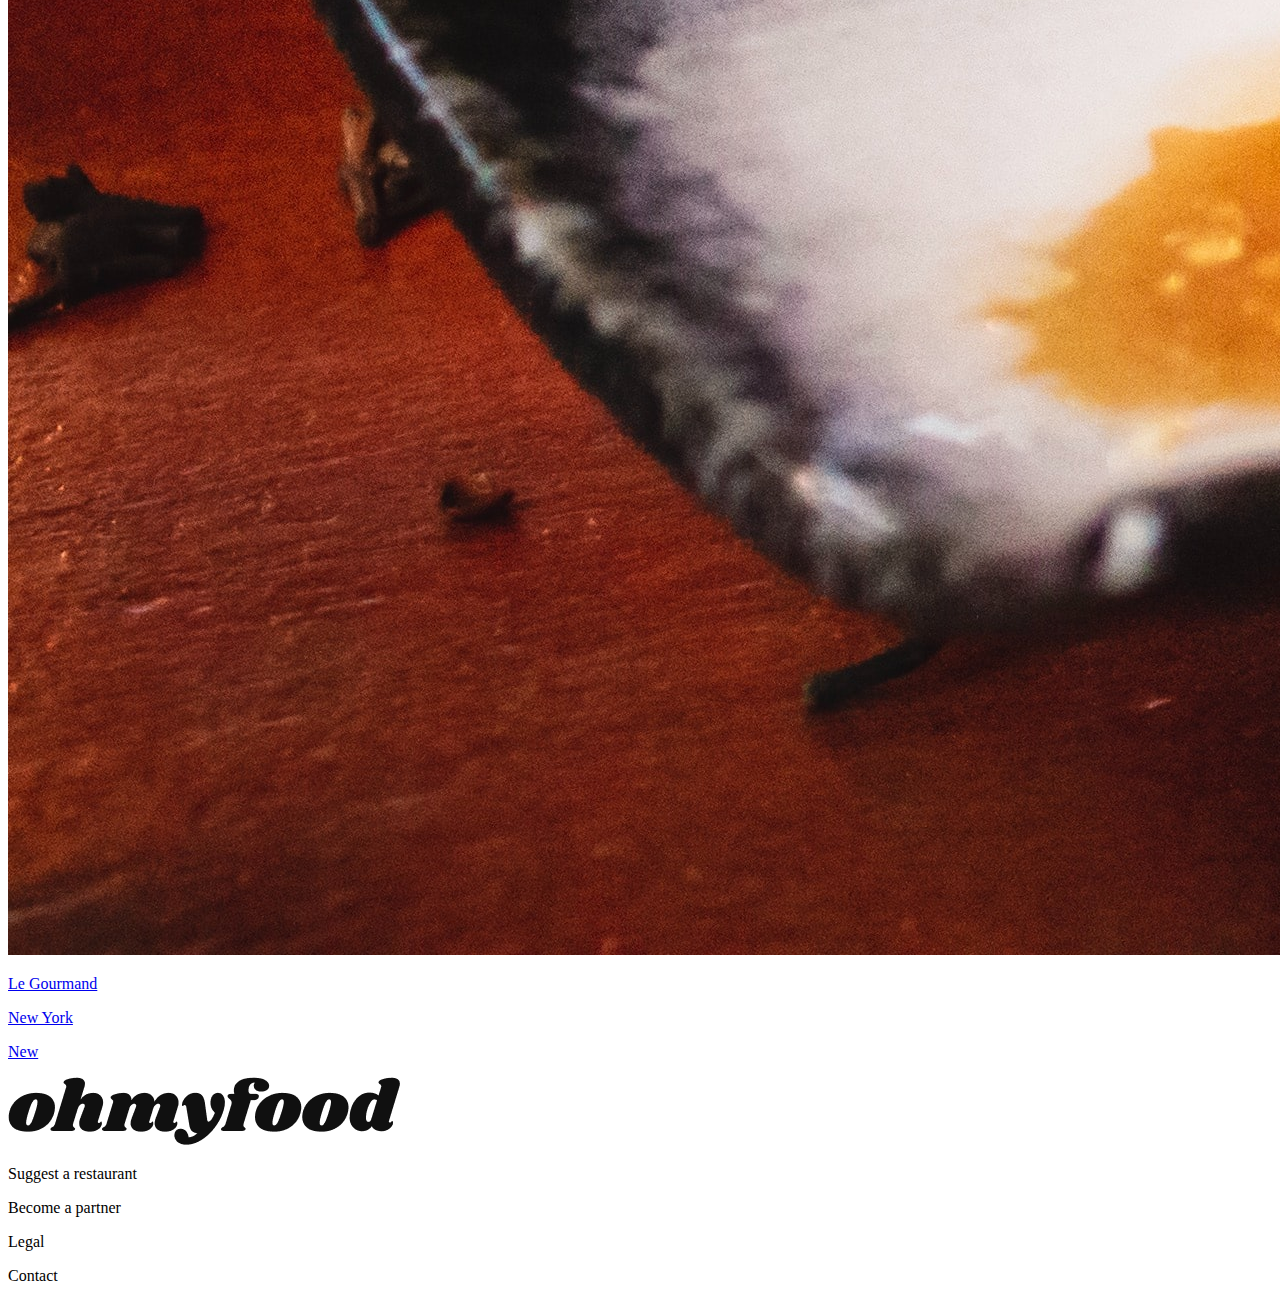
==== commit de164488: "Added fonts and numbers to containers" ====
--- a/index.html
+++ b/index.html
@@ -4,8 +4,9 @@
 <head>
     <meta charset=utf-8>
     <title>ohmyfood</title>
-    <link rel="preconnect" href="https://fonts.gstatic.com">
-    <link href="https://fonts.googleapis.com/css2?family=Raleway&display=swap" rel="stylesheet">
+    <link rel="preconnect" href="https://fonts.googleapis.com">
+    <link rel="preconnect" href="https://fonts.gstatic.com" crossorigin>
+    <link href="https://fonts.googleapis.com/css2?family=Roboto:wght@100&display=swap" rel="stylesheet">
     <link href="style.css" type="text/css" rel="stylesheet">
     <link rel="stylesheet" href="https://cdnjs.cloudflare.com/ajax/libs/font-awesome/5.15.3/css/all.min.css"
         integrity="sha512-iBBXm8fW90+nuLcSKlbmrPcLa0OT92xO1BIsZ+ywDWZCvqsWgccV3gFoRBv0z+8dLJgyAHIhR35VZc2oM/gI1w=="
@@ -18,7 +19,7 @@
     </header>
     <nav>
         <div class="location">
-            <p><i class="fas fa-map-marker-alt"></i> Paris, Belleville</p>
+            <p class="location--text"><i class="fas fa-map-marker-alt"></i> Paris, Belleville</p>
         </div>
         <div class="explore">
             <div class="explore--title">
@@ -35,51 +36,62 @@
     <div class="instruction">
         <h1>How it works</h1>
         <div class="instruction--boxes">
-            <p><i class="fas fa-mobile-alt"></i> Choose a restaurant</p>
+            <p class="instruction--boxes__number">1</p>
+            <p class="instruction--boxes__text"><i class="fas fa-mobile-alt"></i> Choose a restaurant</p>
         </div>
         <div class="instruction--boxes">
-            <p><i class="fas fa-list-ul"></i> Create your menu</p>
+            <p class="instruction--boxes__number">2</p>
+            <p class="instruction--boxes__text"><i class="fas fa-list-ul"></i> Create your menu</p>
         </div>
         <div class="instruction--boxes">
-            <p><i class="fas fa-store"></i> Go enjoy it at the restaurant</p>
+            <p class="instruction--boxes__number">3</p>
+            <p class="instruction--boxes__text"><i class="fas fa-store"></i> Go enjoy it at the restaurant</p>
         </div>
     </div>
     <section class="restaurants" id="restaurants">
         <h1>Restaurants</h1>
         <article class="restaurants--container">
             <div class="restaurants--container__card">
-                <a href="">
+                <a href="pages-menus/menu-the-full-palette.html">
                     <img src="images\restaurants\jay-wennington-N_Y88TWmGwA-unsplash.jpg" alt="">
-                    <h1><a href="pages-menus/menu-the-full-palette.html">The Full Palette</a></h1>
+                    <p class="card--title">The Full Palette</p>
                     <p>New York</p>
+                    <p class="card--new">New</p>
                 </a>
+                <p class="card--icon"><i class="far fa-heart"></i></p>
             </div>
         </article>
         <article class="restaurants--container">
             <div class="restaurants--container__card">
-                <a href="">
+                <a href="pages-menus/menu-the-enchanted-plate.html">
                     <img src="images\restaurants\stil-u2Lp8tXIcjw-unsplash.jpg" alt="">
-                    <h1><a href="pages-menus/menu-the-enchanted-plate.html">The Enchanted Plate</a></h1>
+                    <p class="card--title">The Enchanted Plate</p>
                     <p>New York</p>
+                    <p class="card--new">New</p>
                 </a>
+                <p class="card--icon"><i class="far fa-heart"></i></p>
             </div>
         </article>
         <article class="restaurants--container">
             <div class="restaurants--container__card">
-                <a href="">
+                <a href="pages-menus/menu-bastille.html">
                     <img src="images\restaurants\toa-heftiba-DQKerTsQwi0-unsplash.jpg" alt="">
-                    <h1><a href="pages-menus/menu-bastille.html">Bastille</a></h1>
+                    <p class="card--title">Bastille</p>
                     <p>New York</p>
+                    <p class="card--new">New</p>
                 </a>
+                <p class="card--icon"><i class="far fa-heart"></i></p>
             </div>
         </article>
         <article class="restaurants--container">
             <div class="restaurants--container__card">
-                <a href="">
+                <a href="pages-menus/menu-le-gourmand.html">
                     <img src="images\restaurants\louis-hansel-shotsoflouis-qNBGVyOCY8Q-unsplash.jpg" alt="">
-                    <h1><a href="pages-menus/menu-le-gourmand.html">Le Gourmand</a></h1>
+                    <p class="card--title">Le Gourmand</p>
                     <p>New York</p>
+                    <p class="card--new">New</p>
                 </a>
+                <p class="card--icon"><i class="far fa-heart"></i></p>
             </div>
         </article>
     </section>
--- a/style.css
+++ b/style.css
@@ -2,5 +2,123 @@
 @media only screen and (max-width: 768px) { 
   body {
     display: flex;
+    flex-direction: column;
+  }
+
+  header {
+    text-align: center;
+    padding: 1rem;
+    background-color: #fff;
+    box-shadow: 0px 0px 0px 0px rgba(0, 0, 0, 0.2), 0 6px 20px 0 rgba(0, 0, 0, 0.19);
+  }
+
+  header img {
+    width: 20rem;
+    height: auto;
+  }
+
+  nav {
+    text-align: center;
+  }
+
+  .location {
+    padding: .25rem;
+    background-color: rgb(226, 226, 226);
+  }
+
+  .explore {
+    padding-top: 1rem;
+    padding-bottom: 3rem;
+    background-color: rgb(236, 235, 235);
+  }
+
+  .explore--title {
+    padding: .5rem;
+  }
+
+  .explore a {
+    text-decoration: none;
+  }
+
+  .explore--button {
+    margin: auto;
+    width: 50%;
+    padding: .25rem;
+    background-color: plum;
+    border-radius: 2rem;
+    box-shadow: 0px 0px 0px 0px rgba(0, 0, 0, 0.2), 0 6px 20px 0 rgba(0, 0, 0, 0.19);
+  }
+
+  .instruction {
+    padding-top: 1rem;
+    padding-bottom: 1rem;
+    background-color: #fff;
+  }
+
+  .instruction--boxes {
+    margin: auto;
+    position: relative;
+    margin-top: 2rem;
+    margin-bottom: 2rem;
+    width: 90%;
+    height: 4rem;
+    background-color: rgb(236, 235, 235);
+    border-radius: 1rem;
+    box-shadow: 0px 0px 0px 0px rgba(0, 0, 0, 0.2), 0 6px 20px 0 rgba(0, 0, 0, 0.19);
+  }
+
+  .instruction--boxes p {
+    position: absolute;
+    top: 50%;
+    left: 50%;
+    transform: translate(-50%, -130%);
+  }
+
+  .restaurants {
+    padding: 2rem 1rem 2rem 1rem;
+    background-color: rgb(236, 235, 235);
+  }
+
+  .restaurants--container {
+    height: 18rem;
+    border-radius: 1rem;
+    margin: 1rem 0 1rem 0;
+    background-color: #fff;
+    box-shadow: 0px 0px 0px 0px rgba(0, 0, 0, 0.2), 0 6px 20px 0 rgba(0, 0, 0, 0.19);
+  }
+
+  .restaurants--container__card a {
+    text-decoration: none;
+  }
+
+  .restaurants--container__card img {
+    border-top-left-radius: 1rem;
+    border-top-right-radius: 1rem;
+    height: 12rem;
+    width: 100%;
+    object-fit: cover;
+  }
+
+  .restaurants--container__card h1 {
+    padding-left: 1rem;
+  }
+
+  .restaurants--container__card p {
+    padding-left: 1rem;
+  }
+
+  footer {
+    padding: 2rem;
+    background-color: rgb(77, 77, 77);
+  }
+
+  footer img {
+    width: 8rem;
+    height: auto;
+    filter: invert(99%) sepia(2%) saturate(7%) hue-rotate(42deg) brightness(104%) contrast(100%);
+  }
+
+  footer p {
+    color: white;
   }
 }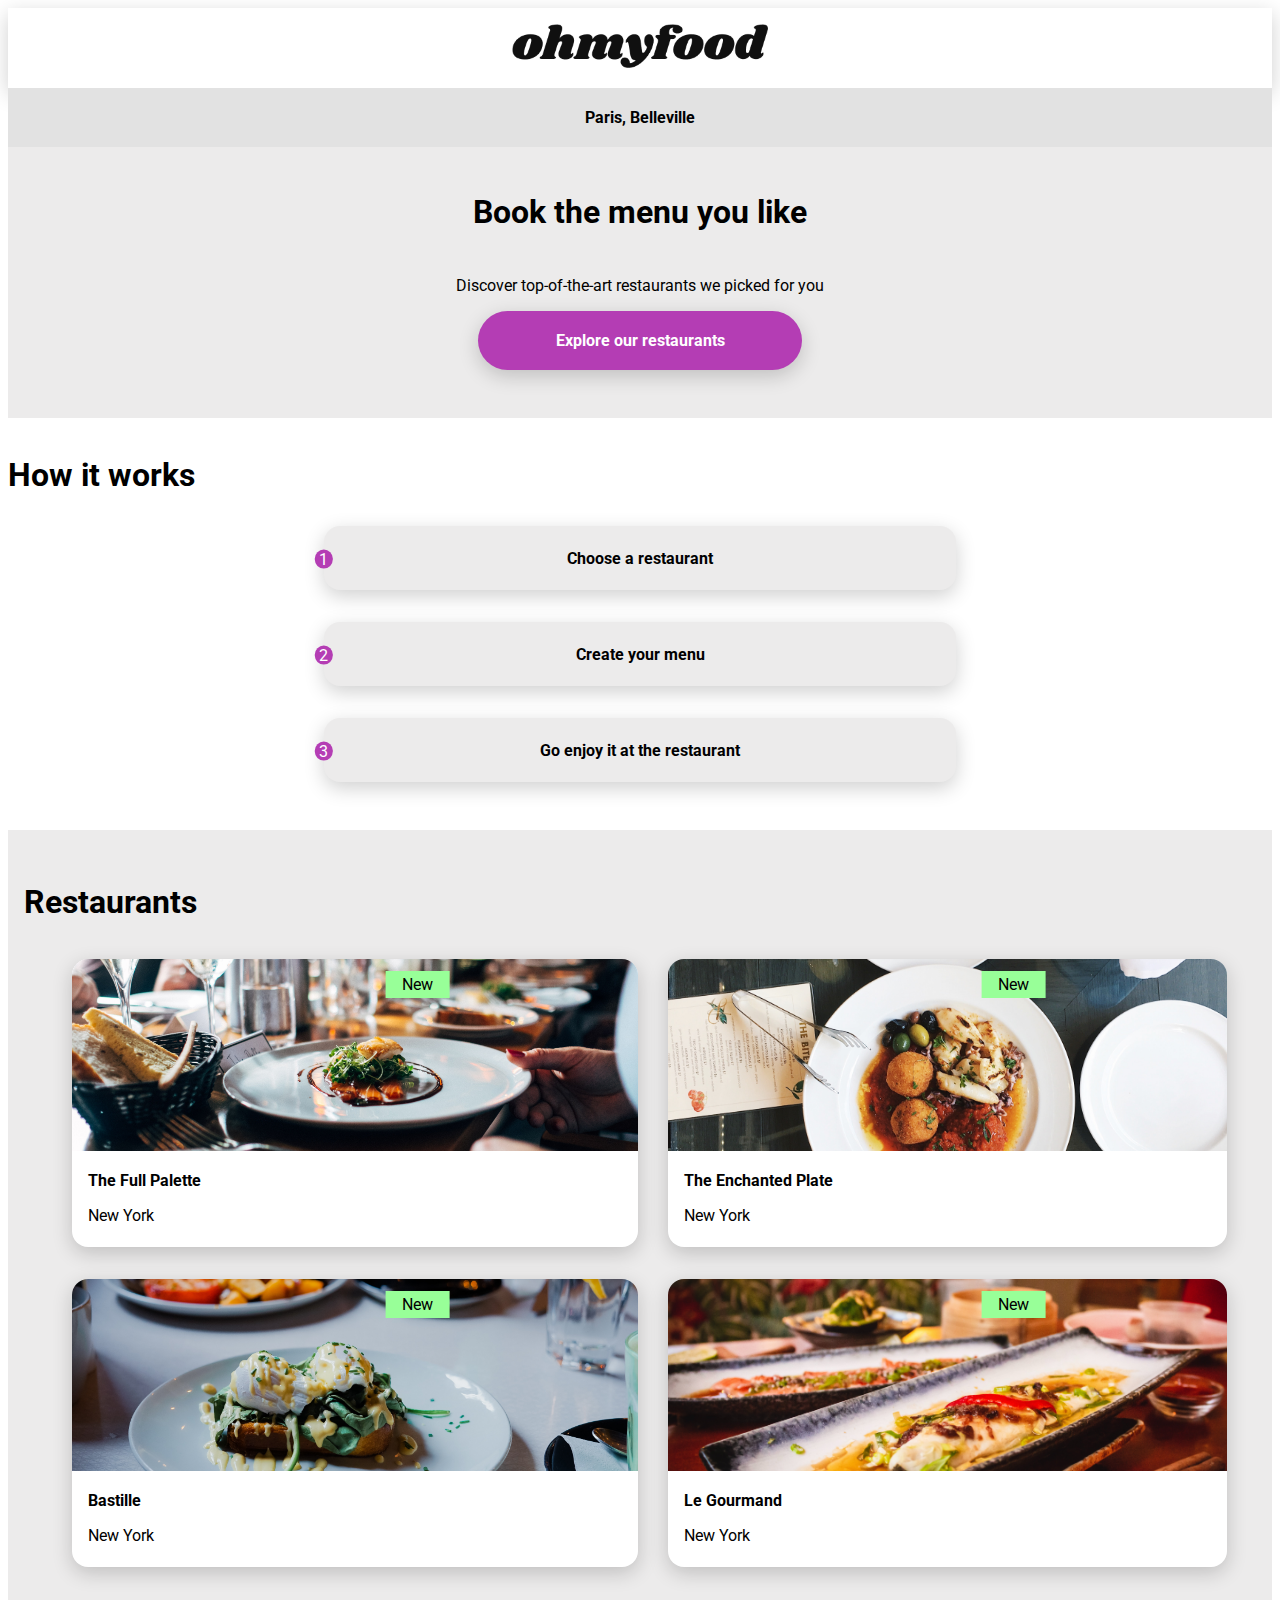
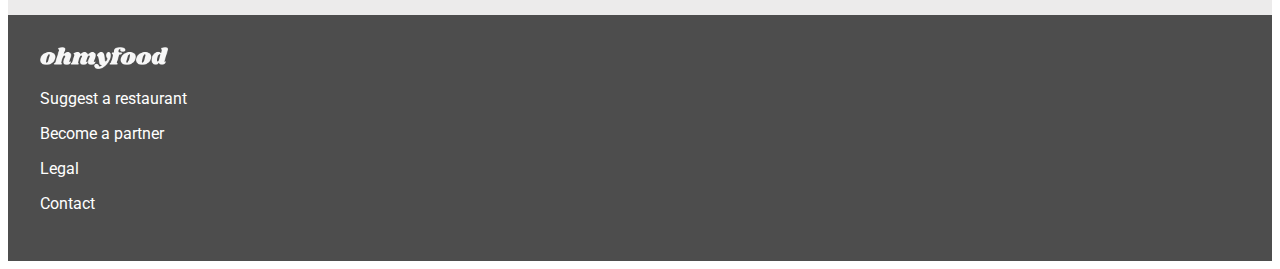
==== commit 0a2043cb: "Added desktop versions of the pages" ====
--- a/index.html
+++ b/index.html
@@ -26,11 +26,11 @@
                 <h1>Book the menu you like</h1>
             </div>
             <p>Discover top-of-the-art restaurants we picked for you</p>
-            <a href="#restaurants">
-                <div class="explore--button">
+            <div class="explore--button">
+                <a href="#restaurants">
                     <p>Explore our restaurants</p>
-                </div>
-            </a>
+                </a>
+            </div>
         </div>
     </nav>
     <div class="instruction">
@@ -50,50 +50,52 @@
     </div>
     <section class="restaurants" id="restaurants">
         <h1>Restaurants</h1>
-        <article class="restaurants--container">
-            <div class="restaurants--container__card">
-                <a href="pages-menus/menu-the-full-palette.html">
-                    <img src="images\restaurants\jay-wennington-N_Y88TWmGwA-unsplash.jpg" alt="">
-                    <p class="card--title">The Full Palette</p>
-                    <p>New York</p>
-                    <p class="card--new">New</p>
-                </a>
-                <p class="card--icon"><i class="far fa-heart"></i></p>
-            </div>
-        </article>
-        <article class="restaurants--container">
-            <div class="restaurants--container__card">
-                <a href="pages-menus/menu-the-enchanted-plate.html">
-                    <img src="images\restaurants\stil-u2Lp8tXIcjw-unsplash.jpg" alt="">
-                    <p class="card--title">The Enchanted Plate</p>
-                    <p>New York</p>
-                    <p class="card--new">New</p>
-                </a>
-                <p class="card--icon"><i class="far fa-heart"></i></p>
-            </div>
-        </article>
-        <article class="restaurants--container">
-            <div class="restaurants--container__card">
-                <a href="pages-menus/menu-bastille.html">
-                    <img src="images\restaurants\toa-heftiba-DQKerTsQwi0-unsplash.jpg" alt="">
-                    <p class="card--title">Bastille</p>
-                    <p>New York</p>
-                    <p class="card--new">New</p>
-                </a>
-                <p class="card--icon"><i class="far fa-heart"></i></p>
-            </div>
-        </article>
-        <article class="restaurants--container">
-            <div class="restaurants--container__card">
-                <a href="pages-menus/menu-le-gourmand.html">
-                    <img src="images\restaurants\louis-hansel-shotsoflouis-qNBGVyOCY8Q-unsplash.jpg" alt="">
-                    <p class="card--title">Le Gourmand</p>
-                    <p>New York</p>
-                    <p class="card--new">New</p>
-                </a>
-                <p class="card--icon"><i class="far fa-heart"></i></p>
-            </div>
-        </article>
+        <div class="grid--container">
+            <article class="restaurants--container" id="container--1">
+                <div class="restaurants--container__card">
+                    <a href="pages-menus/menu-the-full-palette.html">
+                        <img src="images\restaurants\jay-wennington-N_Y88TWmGwA-unsplash.jpg" alt="">
+                        <p class="card--title">The Full Palette</p>
+                        <p>New York</p>
+                        <p class="card--new">New</p>
+                    </a>
+                    <p class="card--icon"><i class="far fa-heart"></i></p>
+                </div>
+            </article>
+            <article class="restaurants--container" id="container--2">
+                <div class="restaurants--container__card">
+                    <a href="pages-menus/menu-the-enchanted-plate.html">
+                        <img src="images\restaurants\stil-u2Lp8tXIcjw-unsplash.jpg" alt="">
+                        <p class="card--title">The Enchanted Plate</p>
+                        <p>New York</p>
+                        <p class="card--new">New</p>
+                    </a>
+                    <p class="card--icon"><i class="far fa-heart"></i></p>
+                </div>
+            </article>
+            <article class="restaurants--container" id="container--3">
+                <div class="restaurants--container__card">
+                    <a href="pages-menus/menu-bastille.html">
+                        <img src="images\restaurants\toa-heftiba-DQKerTsQwi0-unsplash.jpg" alt="">
+                        <p class="card--title">Bastille</p>
+                        <p>New York</p>
+                        <p class="card--new">New</p>
+                    </a>
+                    <p class="card--icon"><i class="far fa-heart"></i></p>
+                </div>
+            </article>
+            <article class="restaurants--container" id="container--4">
+                <div class="restaurants--container__card">
+                    <a href="pages-menus/menu-le-gourmand.html">
+                        <img src="images\restaurants\louis-hansel-shotsoflouis-qNBGVyOCY8Q-unsplash.jpg" alt="">
+                        <p class="card--title">Le Gourmand</p>
+                        <p>New York</p>
+                        <p class="card--new">New</p>
+                    </a>
+                    <p class="card--icon"><i class="far fa-heart"></i></p>
+                </div>
+            </article>
+        </div>
     </section>
     <footer>
         <img src="images\logo\ohmyfood.png" alt="">
--- a/style.css
+++ b/style.css
@@ -1,19 +1,26 @@
-/*# sourceMappingURL=style.css.map */
-@media only screen and (max-width: 768px) { 
+/*Desktop version of the home page displaying various restaurants*/
+@media (min-width: 1025px) and (max-width:1980px) {
   body {
+    display: -webkit-box;
+    display: -ms-flexbox;
     display: flex;
-    flex-direction: column;
+    -webkit-box-orient: vertical;
+    -webkit-box-direction: normal;
+    -ms-flex-direction: column;
+            flex-direction: column;
+    font-family: 'Roboto', sans-serif;
   }
 
   header {
     text-align: center;
     padding: 1rem;
     background-color: #fff;
+    -webkit-box-shadow: 0px 0px 0px 0px rgba(0, 0, 0, 0.2), 0 6px 20px 0 rgba(0, 0, 0, 0.19);
     box-shadow: 0px 0px 0px 0px rgba(0, 0, 0, 0.2), 0 6px 20px 0 rgba(0, 0, 0, 0.19);
   }
 
   header img {
-    width: 20rem;
+    width: 16rem;
     height: auto;
   }
 
@@ -23,30 +30,40 @@
 
   .location {
     padding: .25rem;
-    background-color: rgb(226, 226, 226);
+    background-color: #e2e2e2;
+  }
+
+  .location--text {
+    font-weight: bolder;
   }
 
   .explore {
     padding-top: 1rem;
     padding-bottom: 3rem;
-    background-color: rgb(236, 235, 235);
+    background-color: #ecebeb;
   }
 
   .explore--title {
     padding: .5rem;
   }
 
-  .explore a {
-    text-decoration: none;
-  }
-
   .explore--button {
     margin: auto;
-    width: 50%;
-    padding: .25rem;
-    background-color: plum;
+    width: 25%;
+    padding: .25rem;
+    background-color: #b43db4;
     border-radius: 2rem;
-    box-shadow: 0px 0px 0px 0px rgba(0, 0, 0, 0.2), 0 6px 20px 0 rgba(0, 0, 0, 0.19);
+    -webkit-box-shadow: 0px 0px 0px 0px rgba(0, 0, 0, 0.2), 0 6px 20px 0 rgba(0, 0, 0, 0.19);
+            box-shadow: 0px 0px 0px 0px rgba(0, 0, 0, 0.2), 0 6px 20px 0 rgba(0, 0, 0, 0.19);
+  }
+
+  .explore--button a {
+    text-decoration: none;
+  }
+
+  .explore--button p {
+    font-weight: bolder;
+    color: #fff;
   }
 
   .instruction {
@@ -55,6 +72,265 @@
     background-color: #fff;
   }
 
+  .instruction--boxes {
+    margin: auto;
+    position: relative;
+    margin-top: 2rem;
+    margin-bottom: 2rem;
+    width: 50%;
+    height: 4rem;
+    background-color: #ecebeb;
+    border-radius: 1rem;
+    -webkit-box-shadow: 0px 0px 0px 0px rgba(0, 0, 0, 0.2), 0 6px 20px 0 rgba(0, 0, 0, 0.19);
+            box-shadow: 0px 0px 0px 0px rgba(0, 0, 0, 0.2), 0 6px 20px 0 rgba(0, 0, 0, 0.19);
+  }
+
+  .instruction--boxes__number {
+    text-align: center;
+    float: left;
+    color: #fff;
+    width: 1.15rem;
+    border-radius: 1rem;
+    background-color: #b43db4;
+    -webkit-transform: translate(-50%, 40%);
+            transform: translate(-50%, 40%);
+  }
+
+  .instruction--boxes__text {
+    font-weight: bolder;
+    position: absolute;
+    top: 50%;
+    left: 50%;
+    -webkit-transform: translate(-50%, -130%);
+            transform: translate(-50%, -130%);
+  }
+
+  .restaurants {
+    padding: 2rem 1rem 2rem 1rem;
+    background-color: #ecebeb;
+  }
+
+  #container--1 {grid-area: item1;}
+
+  #container--2 {grid-area: item2;}
+
+  #container--3 {grid-area: item3;}
+
+  #container--4 {grid-area: item4;}
+
+  .grid--container {
+    margin-left: 3rem;
+    display: grid;
+    grid-template-areas: 
+    'item1 item2'
+    'item3 item4';
+  }
+
+  .restaurants--container {
+    width: 95%;
+    height: 18rem;
+    border-radius: 1rem;
+    margin: 1rem 0 1rem 0;
+    background-color: #fff;
+    -webkit-box-shadow: 0px 0px 0px 0px rgba(0, 0, 0, 0.2), 0 6px 20px 0 rgba(0, 0, 0, 0.19);
+            box-shadow: 0px 0px 0px 0px rgba(0, 0, 0, 0.2), 0 6px 20px 0 rgba(0, 0, 0, 0.19);
+  }
+
+  .restaurants--container__card a {
+    text-decoration: none;
+  }
+
+  .restaurants--container__card img {
+    border-top-left-radius: 1rem;
+    border-top-right-radius: 1rem;
+    height: 12rem;
+    width: 100%;
+    -o-object-fit: cover;
+      object-fit: cover;
+  }
+
+  .restaurants--container__card p {
+    color: black;
+    padding-left: 1rem;
+  }
+
+  .restaurants--container__card i {
+    color: black;
+    -webkit-transform: translate(2000%, -600%);
+            transform: translate(2000%, -600%);
+  }
+
+  .restaurants--container__card i:active {
+    background-color: #b43db4;
+  }
+
+  .card--title {
+    font-weight: bolder;
+  }
+
+  .card--new {
+    background-color: #98ff98;
+    padding-top: .25rem;
+    padding-bottom: .25rem;
+    width: 3rem;
+    -webkit-transform: translate(490%, -1000%);
+            transform: translate(490%, -1000%);
+  }
+
+  footer {
+    padding: 2rem;
+    background-color: #4d4d4d;
+  }
+
+  footer img {
+    width: 8rem;
+    height: auto;
+    -webkit-filter: invert(99%) sepia(2%) saturate(7%) hue-rotate(42deg) brightness(104%) contrast(100%);
+            filter: invert(99%) sepia(2%) saturate(7%) hue-rotate(42deg) brightness(104%) contrast(100%);
+  }
+
+  footer p {
+    color: #fff;
+  }
+}
+
+/*Desktop version of the restaurant page*/
+@media (min-width: 1025px) and (max-width:1980px) {
+  header i {
+    color: #4d4d4d;
+    float: left;
+    -webkit-transform: translate(0%, 25%);
+            transform: translate(0%, 25%);
+  }
+  .restaurant--image img {
+    width: 100%;
+    height: auto;
+  }
+  .restaurant--menu {
+    padding: 0rem 1rem 1rem 1rem;
+    background-color: #ecebeb;
+  }
+  .restaurant--name {
+    font-size: 2rem;
+    font-style: italic;
+    font-weight: bolder;
+  }
+  .heart {
+    font-size: 2rem;
+  }
+  .menu--section__title1 {
+    width: 18%;
+    border-bottom: 2px solid #98ff98;
+  }
+  .menu--section__title2 {
+    width: 21%;
+    border-bottom: 2px solid #98ff98;
+  }
+  .menu--section__title3 {
+    width: 20%;
+    border-bottom: 2px solid #98ff98;
+  }
+  .menu--section__button {
+    line-height: 50%;
+    padding: 0rem .5rem 0rem .5rem;
+    width: auto;
+    height: auto;
+    background-color: #fff;
+    border-radius: 1rem;
+    -webkit-box-shadow: 0px 0px 0px 0px rgba(0, 0, 0, 0.2), 0 6px 20px 0 rgba(0, 0, 0, 0.19);
+            box-shadow: 0px 0px 0px 0px rgba(0, 0, 0, 0.2), 0 6px 20px 0 rgba(0, 0, 0, 0.19);
+  }
+  .item {
+    font-size: 20px;
+    font-weight: bolder;
+  }
+  .cost {
+    font-weight: bolder;
+  }
+  .menu--order {
+    -webkit-box-align: center;
+        -ms-flex-align: center;
+            align-items: center;
+    text-align: center;
+    margin: auto;
+    width: 50%;
+    padding: .25rem;
+    background-color: #b43db4;
+    border-radius: 2rem;
+    -webkit-box-shadow: 0px 0px 0px 0px rgba(0, 0, 0, 0.2), 0 6px 20px 0 rgba(0, 0, 0, 0.19);
+            box-shadow: 0px 0px 0px 0px rgba(0, 0, 0, 0.2), 0 6px 20px 0 rgba(0, 0, 0, 0.19);
+  }
+  .menu-order a {
+    text-decoration: none;
+  }
+  .menu--order p {
+    font-weight: bolder;
+    color: #fff;
+  }
+}
+
+/*Mobile version of the home page displaying various restaurants*/
+@media screen and (max-width: 480px) {
+  body {
+    display: -webkit-box;
+    display: -ms-flexbox;
+    display: flex;
+    -webkit-box-orient: vertical;
+    -webkit-box-direction: normal;
+    -ms-flex-direction: column;
+            flex-direction: column;
+    font-family: 'Roboto', sans-serif;
+  }
+  header {
+    text-align: center;
+    padding: 1rem;
+    background-color: #fff;
+    -webkit-box-shadow: 0px 0px 0px 0px rgba(0, 0, 0, 0.2), 0 6px 20px 0 rgba(0, 0, 0, 0.19);
+    box-shadow: 0px 0px 0px 0px rgba(0, 0, 0, 0.2), 0 6px 20px 0 rgba(0, 0, 0, 0.19);
+  }
+  header img {
+    width: 16rem;
+    height: auto;
+  }
+  nav {
+    text-align: center;
+  }
+  .location {
+    padding: .25rem;
+    background-color: #e2e2e2;
+  }
+  .location--text {
+    font-weight: bolder;
+  }
+  .explore {
+    padding-top: 1rem;
+    padding-bottom: 3rem;
+    background-color: #ecebeb;
+  }
+  .explore--title {
+    padding: .5rem;
+  }
+  .explore--button {
+    margin: auto;
+    width: 50%;
+    padding: .25rem;
+    background-color: #b43db4;
+    border-radius: 2rem;
+    -webkit-box-shadow: 0px 0px 0px 0px rgba(0, 0, 0, 0.2), 0 6px 20px 0 rgba(0, 0, 0, 0.19);
+            box-shadow: 0px 0px 0px 0px rgba(0, 0, 0, 0.2), 0 6px 20px 0 rgba(0, 0, 0, 0.19);
+  }
+  .explore--button a {
+    text-decoration: none;
+  }
+  .explore--button p {
+    font-weight: bolder;
+    color: #fff;
+  }
+  .instruction {
+    padding-top: 1rem;
+    padding-bottom: 1rem;
+    background-color: #fff;
+  }
   .instruction--boxes {
     margin: auto;
     position: relative;
@@ -62,63 +338,162 @@
     margin-bottom: 2rem;
     width: 90%;
     height: 4rem;
-    background-color: rgb(236, 235, 235);
-    border-radius: 1rem;
-    box-shadow: 0px 0px 0px 0px rgba(0, 0, 0, 0.2), 0 6px 20px 0 rgba(0, 0, 0, 0.19);
-  }
-
-  .instruction--boxes p {
+    background-color: #ecebeb;
+    border-radius: 1rem;
+    -webkit-box-shadow: 0px 0px 0px 0px rgba(0, 0, 0, 0.2), 0 6px 20px 0 rgba(0, 0, 0, 0.19);
+            box-shadow: 0px 0px 0px 0px rgba(0, 0, 0, 0.2), 0 6px 20px 0 rgba(0, 0, 0, 0.19);
+  }
+  .instruction--boxes__number {
+    text-align: center;
+    float: left;
+    color: #fff;
+    width: 1.15rem;
+    border-radius: 1rem;
+    background-color: #b43db4;
+    -webkit-transform: translate(-50%, 40%);
+            transform: translate(-50%, 40%);
+  }
+  .instruction--boxes__text {
+    font-weight: bolder;
     position: absolute;
     top: 50%;
     left: 50%;
-    transform: translate(-50%, -130%);
-  }
-
+    -webkit-transform: translate(-50%, -130%);
+            transform: translate(-50%, -130%);
+  }
   .restaurants {
     padding: 2rem 1rem 2rem 1rem;
-    background-color: rgb(236, 235, 235);
-  }
-
+    background-color: #ecebeb;
+  }
   .restaurants--container {
     height: 18rem;
     border-radius: 1rem;
     margin: 1rem 0 1rem 0;
     background-color: #fff;
-    box-shadow: 0px 0px 0px 0px rgba(0, 0, 0, 0.2), 0 6px 20px 0 rgba(0, 0, 0, 0.19);
-  }
-
+    -webkit-box-shadow: 0px 0px 0px 0px rgba(0, 0, 0, 0.2), 0 6px 20px 0 rgba(0, 0, 0, 0.19);
+            box-shadow: 0px 0px 0px 0px rgba(0, 0, 0, 0.2), 0 6px 20px 0 rgba(0, 0, 0, 0.19);
+  }
   .restaurants--container__card a {
     text-decoration: none;
   }
-
   .restaurants--container__card img {
     border-top-left-radius: 1rem;
     border-top-right-radius: 1rem;
     height: 12rem;
     width: 100%;
-    object-fit: cover;
-  }
-
-  .restaurants--container__card h1 {
+    -o-object-fit: cover;
+       object-fit: cover;
+  }
+  .restaurants--container__card p {
+    color: black;
     padding-left: 1rem;
   }
-
-  .restaurants--container__card p {
-    padding-left: 1rem;
-  }
-
+  .restaurants--container__card i {
+    color: black;
+    -webkit-transform: translate(2000%, -600%);
+            transform: translate(2000%, -600%);
+  }
+  .restaurants--container__card i:active {
+    background-color: #b43db4;
+  }
+  .card--title {
+    font-weight: bolder;
+  }
+  .card--new {
+    background-color: #98ff98;
+    padding-top: .25rem;
+    padding-bottom: .25rem;
+    width: 3rem;
+    -webkit-transform: translate(490%, -1000%);
+            transform: translate(490%, -1000%);
+  }
   footer {
     padding: 2rem;
-    background-color: rgb(77, 77, 77);
-  }
-
+    background-color: #4d4d4d;
+  }
   footer img {
     width: 8rem;
     height: auto;
-    filter: invert(99%) sepia(2%) saturate(7%) hue-rotate(42deg) brightness(104%) contrast(100%);
-  }
-
+    -webkit-filter: invert(99%) sepia(2%) saturate(7%) hue-rotate(42deg) brightness(104%) contrast(100%);
+            filter: invert(99%) sepia(2%) saturate(7%) hue-rotate(42deg) brightness(104%) contrast(100%);
+  }
   footer p {
-    color: white;
-  }
-}+    color: #fff;
+  }
+}
+
+/*Mobile version of the restaurant page*/
+@media screen and (max-width: 480px) {
+  header i {
+    color: #4d4d4d;
+    float: left;
+    -webkit-transform: translate(0%, 25%);
+            transform: translate(0%, 25%);
+  }
+  .restaurant--image img {
+    width: 100%;
+    height: auto;
+  }
+  .restaurant--menu {
+    padding: 0rem 1rem 1rem 1rem;
+    background-color: #ecebeb;
+  }
+  .restaurant--name {
+    font-size: 2rem;
+    font-style: italic;
+    font-weight: bolder;
+  }
+  .heart {
+    font-size: 2rem;
+  }
+  .menu--section__title1 {
+    width: 18%;
+    border-bottom: 2px solid #98ff98;
+  }
+  .menu--section__title2 {
+    width: 21%;
+    border-bottom: 2px solid #98ff98;
+  }
+  .menu--section__title3 {
+    width: 20%;
+    border-bottom: 2px solid #98ff98;
+  }
+  .menu--section__button {
+    line-height: 50%;
+    padding: 0rem .5rem 0rem .5rem;
+    width: auto;
+    height: auto;
+    background-color: #fff;
+    border-radius: 1rem;
+    -webkit-box-shadow: 0px 0px 0px 0px rgba(0, 0, 0, 0.2), 0 6px 20px 0 rgba(0, 0, 0, 0.19);
+            box-shadow: 0px 0px 0px 0px rgba(0, 0, 0, 0.2), 0 6px 20px 0 rgba(0, 0, 0, 0.19);
+  }
+  .item {
+    font-size: 20px;
+    font-weight: bolder;
+  }
+  .cost {
+    font-weight: bolder;
+  }
+  .menu--order {
+    -webkit-box-align: center;
+        -ms-flex-align: center;
+            align-items: center;
+    text-align: center;
+    margin: auto;
+    width: 50%;
+    padding: .25rem;
+    background-color: #b43db4;
+    border-radius: 2rem;
+    -webkit-box-shadow: 0px 0px 0px 0px rgba(0, 0, 0, 0.2), 0 6px 20px 0 rgba(0, 0, 0, 0.19);
+            box-shadow: 0px 0px 0px 0px rgba(0, 0, 0, 0.2), 0 6px 20px 0 rgba(0, 0, 0, 0.19);
+  }
+  .menu-order a {
+    text-decoration: none;
+  }
+  .menu--order p {
+    font-weight: bolder;
+    color: #fff;
+  }
+}
+/*# sourceMappingURL=style.css.map */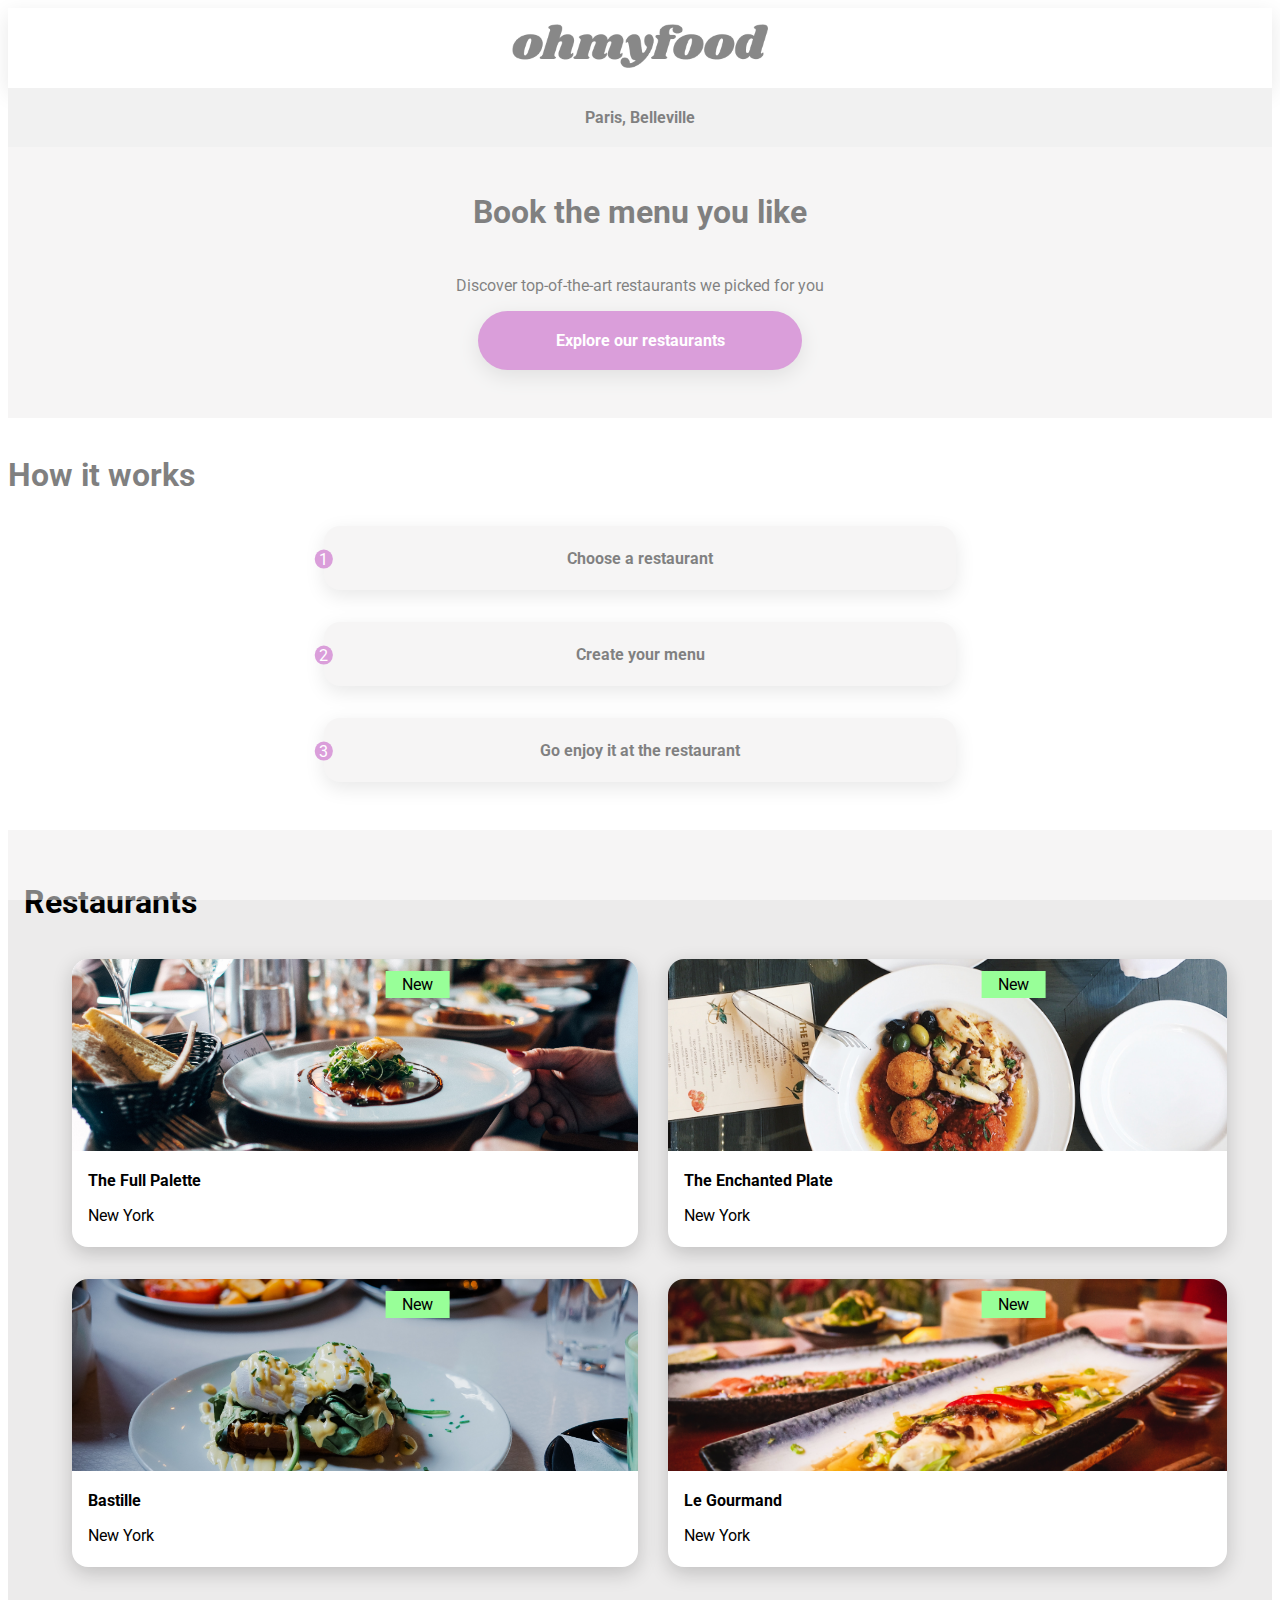
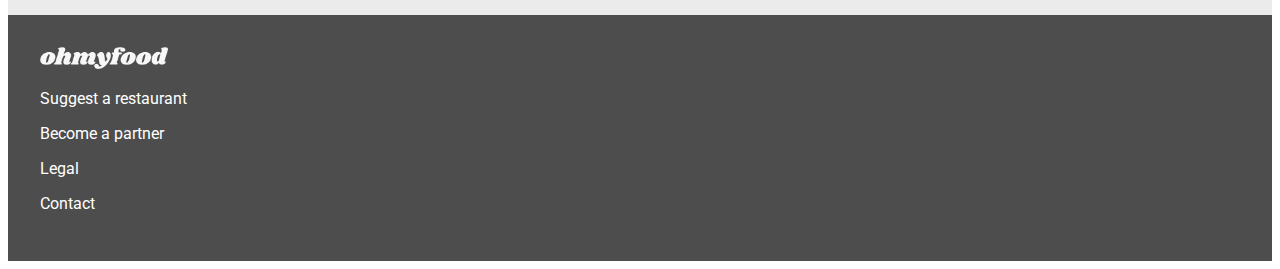
==== commit aef2934d: "Finished animations" ====
--- a/index.html
+++ b/index.html
@@ -97,6 +97,11 @@
             </article>
         </div>
     </section>
+    <div class="loading--container">
+        <div class="loading--circle"></div>
+        <div class="loading--circle"></div>
+        <div class="loading--circle"></div>
+    </div>
     <footer>
         <img src="images\logo\ohmyfood.png" alt="">
         <p><i class="fas fa-utensils"></i> Suggest a restaurant</p>
--- a/style.css
+++ b/style.css
@@ -1,3 +1,53 @@
+.loading--container{
+  display: flex;
+  justify-content: center;
+  align-items: center;
+  width: 100vw;
+  height: 100vh;
+  position: fixed;
+  left: 0%;
+  top: 0%;
+  background-color: rgba(255, 255, 255, .5);
+  animation: display 2.5s ease 2s;
+  animation-direction: normal;
+  animation-fill-mode: forwards;
+}
+.loading--circle {
+  height: 40px;
+  width: 40px;
+  border-radius: 50%;
+  display: inline-block;
+  margin: .5rem;
+  animation: scaling 2.5s ease-in-out 2s;
+}
+@keyframes scaling {
+  0%, 100%{
+    transform: scale(0.2);
+    background-color: #ff42ff;
+  }
+  50%{
+    transform: scale(1);
+    background-color: #b43db4;
+  }
+}
+@keyframes display {
+  100%{
+    opacity: 0;
+    z-index: -1;
+  }
+}
+.loading--circle:nth-child(0){
+  animation-delay: 0s;
+}
+.loading--circle:nth-child(1){
+  animation-delay: 0.2s;
+}
+.loading--circle:nth-child(2){
+  animation-delay: 0.4s;
+}
+.loading--circle:nth-child(3){
+  animation-delay: 0.6s;
+}
 /*Desktop version of the home page displaying various restaurants*/
 @media (min-width: 1025px) and (max-width:1980px) {
   body {
@@ -438,6 +488,10 @@
     padding: 0rem 1rem 1rem 1rem;
     background-color: #ecebeb;
   }
+  .restaurant--menu__title i:active {
+    background-color: #b43db4;
+    border-radius: 25px;
+  }
   .restaurant--name {
     font-size: 2rem;
     font-style: italic;
@@ -459,8 +513,11 @@
     border-bottom: 2px solid #98ff98;
   }
   .menu--section__button {
-    line-height: 50%;
-    padding: 0rem .5rem 0rem .5rem;
+    display: flex;
+    justify-content: space-between;
+    transition: all 0.5s ease-in 0s;
+    padding: 0rem;
+    margin: 1rem 0rem 1rem 0rem;
     width: auto;
     height: auto;
     background-color: #fff;
@@ -469,11 +526,38 @@
             box-shadow: 0px 0px 0px 0px rgba(0, 0, 0, 0.2), 0 6px 20px 0 rgba(0, 0, 0, 0.19);
   }
   .item {
+    margin: 0%;
+    padding-top: .5rem;
+    padding-left: .5rem;
     font-size: 20px;
     font-weight: bolder;
   }
+  .ingredients {
+    font-size: 13px;
+    margin: 0%;
+    padding-bottom: .5rem;
+    padding-left: .5rem;
+  }
   .cost {
-    font-weight: bolder;
+    width: 0px;
+    padding-bottom: .5rem;
+    align-self: flex-end;
+    margin: 0%;
+    font-weight: bolder;
+  }
+  .menu--section__icon {
+    width: 0%;
+    align-self: center;
+    background-color: #98ff98;
+    color: white;
+    overflow: hidden;
+  }
+  .menu--section__button:hover .menu--section__icon {
+    position: relative;
+    width: auto;
+    padding: 1.5rem 1.5rem 1.5rem 1.5rem;
+    border-radius: 0rem 1rem 1rem 0rem;
+    opacity: 1;
   }
   .menu--order {
     -webkit-box-align: center;
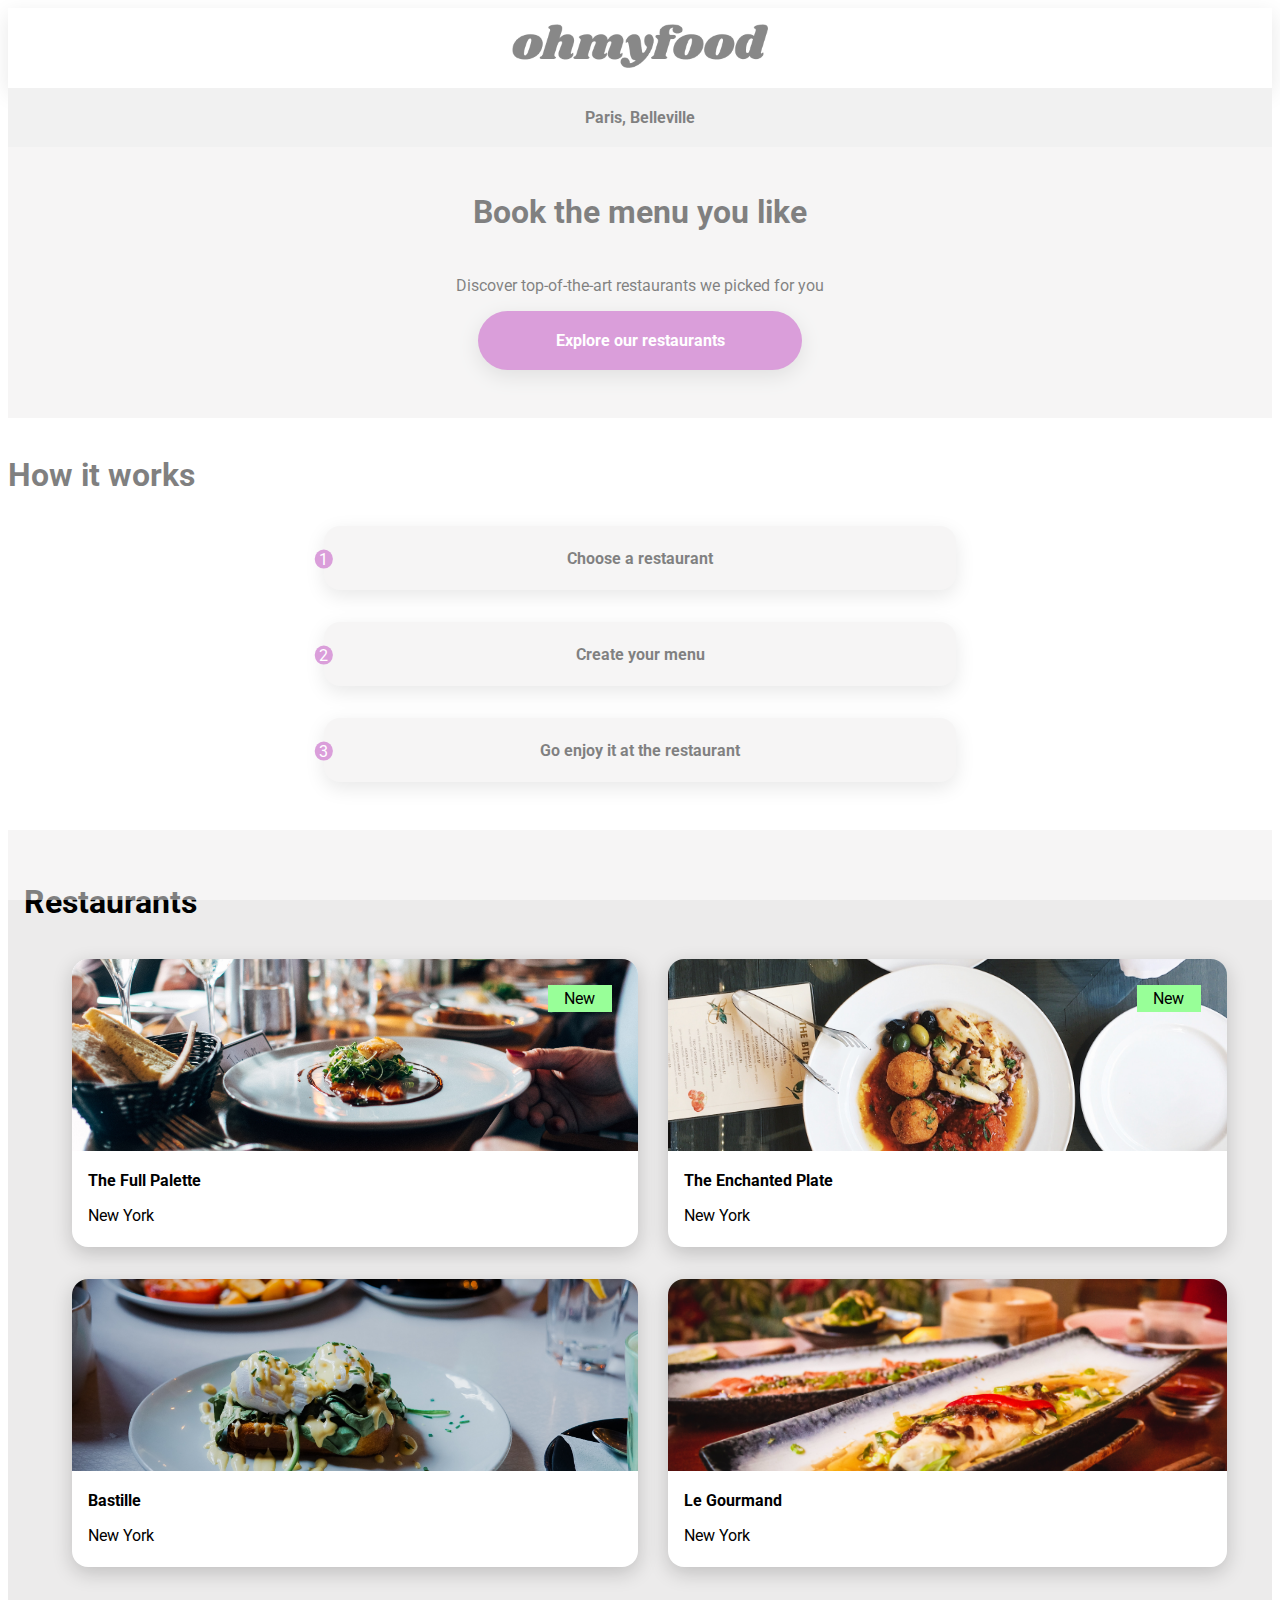
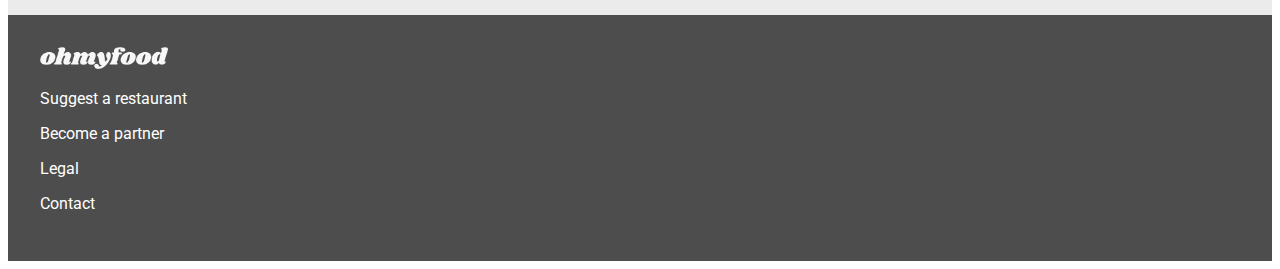
==== commit 8891793f: "Fixed HTML errors and made minor changes" ====
--- a/index.html
+++ b/index.html
@@ -54,7 +54,7 @@
             <article class="restaurants--container" id="container--1">
                 <div class="restaurants--container__card">
                     <a href="pages-menus/menu-the-full-palette.html">
-                        <img src="images\restaurants\jay-wennington-N_Y88TWmGwA-unsplash.jpg" alt="">
+                        <img src="images/restaurants/jay-wennington-N_Y88TWmGwA-unsplash.jpg" alt="">
                         <p class="card--title">The Full Palette</p>
                         <p>New York</p>
                         <p class="card--new">New</p>
@@ -65,7 +65,7 @@
             <article class="restaurants--container" id="container--2">
                 <div class="restaurants--container__card">
                     <a href="pages-menus/menu-the-enchanted-plate.html">
-                        <img src="images\restaurants\stil-u2Lp8tXIcjw-unsplash.jpg" alt="">
+                        <img src="images/restaurants/stil-u2Lp8tXIcjw-unsplash.jpg" alt="">
                         <p class="card--title">The Enchanted Plate</p>
                         <p>New York</p>
                         <p class="card--new">New</p>
@@ -76,10 +76,9 @@
             <article class="restaurants--container" id="container--3">
                 <div class="restaurants--container__card">
                     <a href="pages-menus/menu-bastille.html">
-                        <img src="images\restaurants\toa-heftiba-DQKerTsQwi0-unsplash.jpg" alt="">
+                        <img src="images/restaurants/toa-heftiba-DQKerTsQwi0-unsplash.jpg" alt="">
                         <p class="card--title">Bastille</p>
                         <p>New York</p>
-                        <p class="card--new">New</p>
                     </a>
                     <p class="card--icon"><i class="far fa-heart"></i></p>
                 </div>
@@ -87,10 +86,9 @@
             <article class="restaurants--container" id="container--4">
                 <div class="restaurants--container__card">
                     <a href="pages-menus/menu-le-gourmand.html">
-                        <img src="images\restaurants\louis-hansel-shotsoflouis-qNBGVyOCY8Q-unsplash.jpg" alt="">
+                        <img src="images/restaurants/louis-hansel-shotsoflouis-qNBGVyOCY8Q-unsplash.jpg" alt="">
                         <p class="card--title">Le Gourmand</p>
                         <p>New York</p>
-                        <p class="card--new">New</p>
                     </a>
                     <p class="card--icon"><i class="far fa-heart"></i></p>
                 </div>
@@ -103,7 +101,7 @@
         <div class="loading--circle"></div>
     </div>
     <footer>
-        <img src="images\logo\ohmyfood.png" alt="">
+        <img src="images/logo/ohmyfood.png" alt="">
         <p><i class="fas fa-utensils"></i> Suggest a restaurant</p>
         <p><i class="fas fa-hands-helping"></i> Become a partner</p>
         <p>Legal</p>
--- a/style.css
+++ b/style.css
@@ -49,7 +49,7 @@
   animation-delay: 0.6s;
 }
 /*Desktop version of the home page displaying various restaurants*/
-@media (min-width: 1025px) and (max-width:1980px) {
+@media screen and (min-width: 1025px) and (max-width: 1980px) {
   body {
     display: -webkit-box;
     display: -ms-flexbox;
@@ -205,9 +205,9 @@
   }
 
   .restaurants--container__card i {
-    color: black;
-    -webkit-transform: translate(2000%, -600%);
-            transform: translate(2000%, -600%);
+    position: relative;
+    bottom: 5.5rem;
+    left: 90%;
   }
 
   .restaurants--container__card i:active {
@@ -223,8 +223,9 @@
     padding-top: .25rem;
     padding-bottom: .25rem;
     width: 3rem;
-    -webkit-transform: translate(490%, -1000%);
-            transform: translate(490%, -1000%);
+    position: relative;
+    bottom: 16rem;
+    left: 84%;
   }
 
   footer {
@@ -245,7 +246,7 @@
 }
 
 /*Desktop version of the restaurant page*/
-@media (min-width: 1025px) and (max-width:1980px) {
+@media screen and (min-width: 1025px) and (max-width: 1980px) {
   header i {
     color: #4d4d4d;
     float: left;
@@ -268,34 +269,70 @@
   .heart {
     font-size: 2rem;
   }
+  .menu--section {
+    margin: auto;
+  }
   .menu--section__title1 {
-    width: 18%;
+    width: 5rem;
     border-bottom: 2px solid #98ff98;
   }
   .menu--section__title2 {
-    width: 21%;
+    width: 5rem;
     border-bottom: 2px solid #98ff98;
   }
   .menu--section__title3 {
-    width: 20%;
+    width: 5rem;
     border-bottom: 2px solid #98ff98;
   }
   .menu--section__button {
-    line-height: 50%;
-    padding: 0rem .5rem 0rem .5rem;
+    display: flex;
+    justify-content: space-between;
+    transition: all 0.5s ease-in 0s;
+    padding: 0rem;
+    margin: 1rem auto 1rem auto;
+    width: 75%;
+    height: auto;
+    background-color: #fff;
+    border-radius: 1rem;
+    -webkit-box-shadow: 0px 0px 0px 0px rgba(0, 0, 0, 0.2), 0 6px 20px 0 rgba(0, 0, 0, 0.19);
+            box-shadow: 0px 0px 0px 0px rgba(0, 0, 0, 0.2), 0 6px 20px 0 rgba(0, 0, 0, 0.19);
+  }
+  .item {
+    margin: 0%;
+    padding-top: .5rem;
+    padding-left: .5rem;
+    font-size: 20px;
+    font-weight: bolder;
+  }
+  .ingredients {
+    font-size: 13px;
+    margin: 0%;
+    padding-bottom: .5rem;
+    padding-left: .5rem;
+  }
+  .cost {
+    width: 0px;
+    padding-bottom: .5rem;
+    align-self: flex-end;
+    margin: 0%;
+    font-weight: bolder;
+    position: relative;
+    bottom: 0%;
+    left: 18%;
+  }
+  .menu--section__icon {
+    width: 0%;
+    align-self: center;
+    background-color: #98ff98;
+    color: white;
+    overflow: hidden;
+  }
+  .menu--section__button:hover .menu--section__icon {
+    position: relative;
     width: auto;
-    height: auto;
-    background-color: #fff;
-    border-radius: 1rem;
-    -webkit-box-shadow: 0px 0px 0px 0px rgba(0, 0, 0, 0.2), 0 6px 20px 0 rgba(0, 0, 0, 0.19);
-            box-shadow: 0px 0px 0px 0px rgba(0, 0, 0, 0.2), 0 6px 20px 0 rgba(0, 0, 0, 0.19);
-  }
-  .item {
-    font-size: 20px;
-    font-weight: bolder;
-  }
-  .cost {
-    font-weight: bolder;
+    padding: 1.5rem 1.5rem 1.5rem 1.5rem;
+    border-radius: 0rem 1rem 1rem 0rem;
+    opacity: 1;
   }
   .menu--order {
     -webkit-box-align: center;
@@ -319,8 +356,8 @@
   }
 }
 
-/*Mobile version of the home page displaying various restaurants*/
-@media screen and (max-width: 480px) {
+/*Tablet version of the home page displaying various restaurants*/
+@media screen and (min-width: 481px) and (max-width: 1024px) {
   body {
     display: -webkit-box;
     display: -ms-flexbox;
@@ -439,9 +476,9 @@
     padding-left: 1rem;
   }
   .restaurants--container__card i {
-    color: black;
-    -webkit-transform: translate(2000%, -600%);
-            transform: translate(2000%, -600%);
+    position: relative;
+    bottom: 5.5rem;
+    left: 88%;
   }
   .restaurants--container__card i:active {
     background-color: #b43db4;
@@ -454,8 +491,9 @@
     padding-top: .25rem;
     padding-bottom: .25rem;
     width: 3rem;
-    -webkit-transform: translate(490%, -1000%);
-            transform: translate(490%, -1000%);
+    position: relative;
+    bottom: 16rem;
+    left: 85%;
   }
   footer {
     padding: 2rem;
@@ -472,8 +510,8 @@
   }
 }
 
-/*Mobile version of the restaurant page*/
-@media screen and (max-width: 480px) {
+/*Tablet version of the restaurant page*/
+@media screen and (min-width: 481px) and (max-width: 1024px) {
   header i {
     color: #4d4d4d;
     float: left;
@@ -544,6 +582,9 @@
     align-self: flex-end;
     margin: 0%;
     font-weight: bolder;
+    position: relative;
+    bottom: 0%;
+    right: 5%;
   }
   .menu--section__icon {
     width: 0%;
@@ -580,4 +621,270 @@
     color: #fff;
   }
 }
+
+/*Mobile version of the home page displaying various restaurants*/
+@media screen and (min-width: 0px) and (max-width: 480px) {
+  body {
+    display: -webkit-box;
+    display: -ms-flexbox;
+    display: flex;
+    -webkit-box-orient: vertical;
+    -webkit-box-direction: normal;
+    -ms-flex-direction: column;
+            flex-direction: column;
+    font-family: 'Roboto', sans-serif;
+  }
+  header {
+    text-align: center;
+    padding: 1rem;
+    background-color: #fff;
+    -webkit-box-shadow: 0px 0px 0px 0px rgba(0, 0, 0, 0.2), 0 6px 20px 0 rgba(0, 0, 0, 0.19);
+    box-shadow: 0px 0px 0px 0px rgba(0, 0, 0, 0.2), 0 6px 20px 0 rgba(0, 0, 0, 0.19);
+  }
+  header img {
+    width: 16rem;
+    height: auto;
+  }
+  nav {
+    text-align: center;
+  }
+  .location {
+    padding: .25rem;
+    background-color: #e2e2e2;
+  }
+  .location--text {
+    font-weight: bolder;
+  }
+  .explore {
+    padding-top: 1rem;
+    padding-bottom: 3rem;
+    background-color: #ecebeb;
+  }
+  .explore--title {
+    padding: .5rem;
+  }
+  .explore--button {
+    margin: auto;
+    width: 50%;
+    padding: .25rem;
+    background-color: #b43db4;
+    border-radius: 2rem;
+    -webkit-box-shadow: 0px 0px 0px 0px rgba(0, 0, 0, 0.2), 0 6px 20px 0 rgba(0, 0, 0, 0.19);
+            box-shadow: 0px 0px 0px 0px rgba(0, 0, 0, 0.2), 0 6px 20px 0 rgba(0, 0, 0, 0.19);
+  }
+  .explore--button a {
+    text-decoration: none;
+  }
+  .explore--button p {
+    font-weight: bolder;
+    color: #fff;
+  }
+  .instruction {
+    padding-top: 1rem;
+    padding-bottom: 1rem;
+    background-color: #fff;
+  }
+  .instruction--boxes {
+    margin: auto;
+    position: relative;
+    margin-top: 2rem;
+    margin-bottom: 2rem;
+    width: 90%;
+    height: 4rem;
+    background-color: #ecebeb;
+    border-radius: 1rem;
+    -webkit-box-shadow: 0px 0px 0px 0px rgba(0, 0, 0, 0.2), 0 6px 20px 0 rgba(0, 0, 0, 0.19);
+            box-shadow: 0px 0px 0px 0px rgba(0, 0, 0, 0.2), 0 6px 20px 0 rgba(0, 0, 0, 0.19);
+  }
+  .instruction--boxes__number {
+    text-align: center;
+    float: left;
+    color: #fff;
+    width: 1.15rem;
+    border-radius: 1rem;
+    background-color: #b43db4;
+    -webkit-transform: translate(-50%, 40%);
+            transform: translate(-50%, 40%);
+  }
+  .instruction--boxes__text {
+    font-weight: bolder;
+    position: absolute;
+    top: 50%;
+    left: 50%;
+    -webkit-transform: translate(-50%, -130%);
+            transform: translate(-50%, -130%);
+  }
+  .restaurants {
+    padding: 2rem 1rem 2rem 1rem;
+    background-color: #ecebeb;
+  }
+  .restaurants--container {
+    height: 18rem;
+    border-radius: 1rem;
+    margin: 1rem 0 1rem 0;
+    background-color: #fff;
+    -webkit-box-shadow: 0px 0px 0px 0px rgba(0, 0, 0, 0.2), 0 6px 20px 0 rgba(0, 0, 0, 0.19);
+            box-shadow: 0px 0px 0px 0px rgba(0, 0, 0, 0.2), 0 6px 20px 0 rgba(0, 0, 0, 0.19);
+  }
+  .restaurants--container__card a {
+    text-decoration: none;
+  }
+  .restaurants--container__card img {
+    border-top-left-radius: 1rem;
+    border-top-right-radius: 1rem;
+    height: 12rem;
+    width: 100%;
+    -o-object-fit: cover;
+       object-fit: cover;
+  }
+  .restaurants--container__card p {
+    color: black;
+    padding-left: 1rem;
+  }
+  .restaurants--container__card i {
+    position: relative;
+    bottom: 5.5rem;
+    left: 85%;
+  }
+  .restaurants--container__card i:active {
+    background-color: #b43db4;
+  }
+  .card--title {
+    font-weight: bolder;
+  }
+  .card--new {
+    background-color: #98ff98;
+    padding-top: .25rem;
+    padding-bottom: .25rem;
+    width: 3rem;
+    position: relative;
+    bottom: 16rem;
+    left: 80%;
+  }
+  footer {
+    padding: 2rem;
+    background-color: #4d4d4d;
+  }
+  footer img {
+    width: 8rem;
+    height: auto;
+    -webkit-filter: invert(99%) sepia(2%) saturate(7%) hue-rotate(42deg) brightness(104%) contrast(100%);
+            filter: invert(99%) sepia(2%) saturate(7%) hue-rotate(42deg) brightness(104%) contrast(100%);
+  }
+  footer p {
+    color: #fff;
+  }
+}
+
+/*Mobile version of the restaurant page*/
+@media screen and (min-width: 0px) and (max-width: 480px) {
+  header i {
+    color: #4d4d4d;
+    float: left;
+    -webkit-transform: translate(0%, 25%);
+            transform: translate(0%, 25%);
+  }
+  .restaurant--image img {
+    width: 100%;
+    height: auto;
+  }
+  .restaurant--menu {
+    padding: 0rem 1rem 1rem 1rem;
+    background-color: #ecebeb;
+  }
+  .restaurant--menu__title i:active {
+    background-color: #b43db4;
+    border-radius: 25px;
+  }
+  .restaurant--name {
+    font-size: 2rem;
+    font-style: italic;
+    font-weight: bolder;
+  }
+  .heart {
+    font-size: 2rem;
+  }
+  .menu--section__title1 {
+    width: 18%;
+    border-bottom: 2px solid #98ff98;
+  }
+  .menu--section__title2 {
+    width: 21%;
+    border-bottom: 2px solid #98ff98;
+  }
+  .menu--section__title3 {
+    width: 20%;
+    border-bottom: 2px solid #98ff98;
+  }
+  .menu--section__button {
+    display: flex;
+    justify-content: space-between;
+    transition: all 0.5s ease-in 0s;
+    padding: 0rem;
+    margin: 1rem 0rem 1rem 0rem;
+    width: auto;
+    height: auto;
+    background-color: #fff;
+    border-radius: 1rem;
+    -webkit-box-shadow: 0px 0px 0px 0px rgba(0, 0, 0, 0.2), 0 6px 20px 0 rgba(0, 0, 0, 0.19);
+            box-shadow: 0px 0px 0px 0px rgba(0, 0, 0, 0.2), 0 6px 20px 0 rgba(0, 0, 0, 0.19);
+  }
+  .item {
+    margin: 0%;
+    padding-top: .5rem;
+    padding-left: .5rem;
+    font-size: 20px;
+    font-weight: bolder;
+  }
+  .ingredients {
+    font-size: 13px;
+    margin: 0%;
+    padding-bottom: .5rem;
+    padding-left: .5rem;
+  }
+  .cost {
+    width: 0px;
+    padding-bottom: .5rem;
+    align-self: flex-end;
+    margin: 0%;
+    font-weight: bolder;
+    position: relative;
+    bottom: 0%;
+    right: 5%;
+  }
+  .menu--section__icon {
+    width: 0%;
+    align-self: center;
+    background-color: #98ff98;
+    color: white;
+    overflow: hidden;
+  }
+  .menu--section__button:hover .menu--section__icon {
+    position: relative;
+    width: auto;
+    padding: 1.5rem 1.5rem 1.5rem 1.5rem;
+    border-radius: 0rem 1rem 1rem 0rem;
+    opacity: 1;
+  }
+  .menu--order {
+    -webkit-box-align: center;
+        -ms-flex-align: center;
+            align-items: center;
+    text-align: center;
+    margin: auto;
+    width: 50%;
+    padding: .25rem;
+    background-color: #b43db4;
+    border-radius: 2rem;
+    -webkit-box-shadow: 0px 0px 0px 0px rgba(0, 0, 0, 0.2), 0 6px 20px 0 rgba(0, 0, 0, 0.19);
+            box-shadow: 0px 0px 0px 0px rgba(0, 0, 0, 0.2), 0 6px 20px 0 rgba(0, 0, 0, 0.19);
+  }
+  .menu-order a {
+    text-decoration: none;
+  }
+  .menu--order p {
+    font-weight: bolder;
+    color: #fff;
+  }
+}
 /*# sourceMappingURL=style.css.map */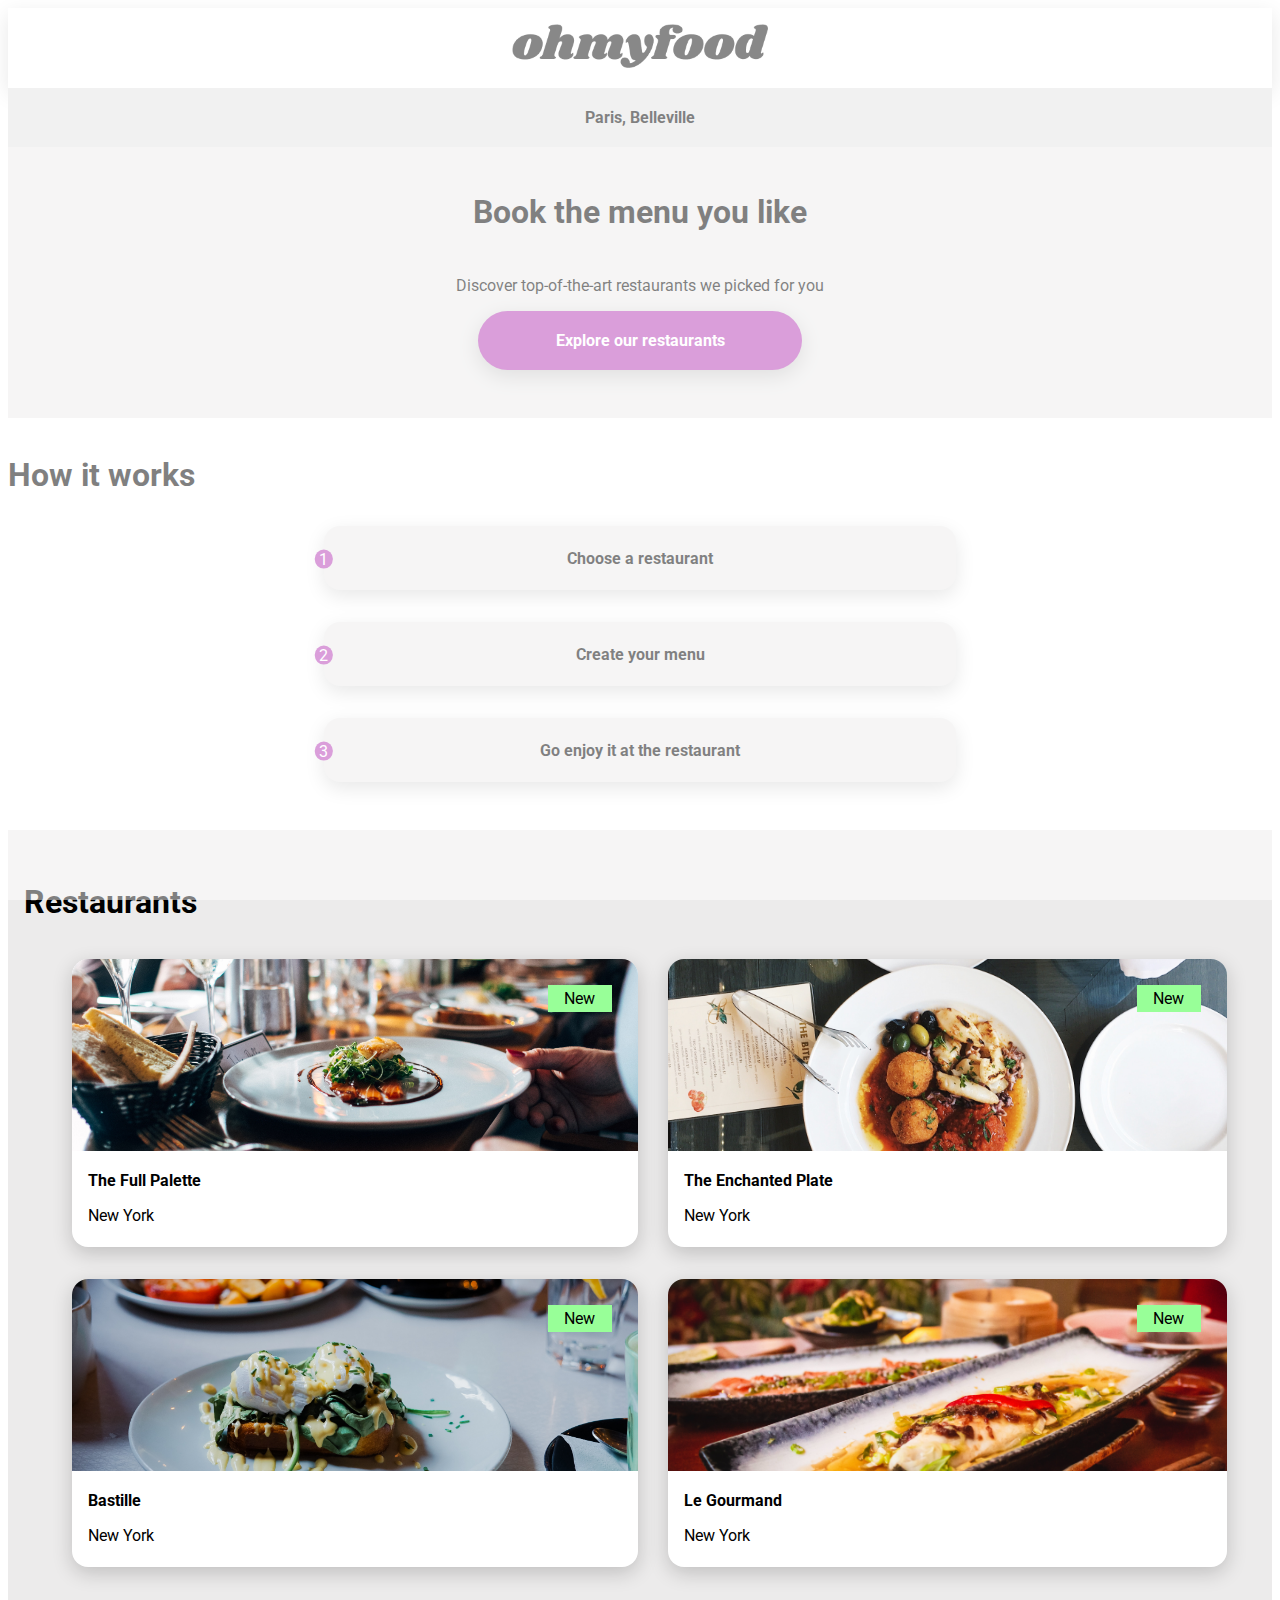
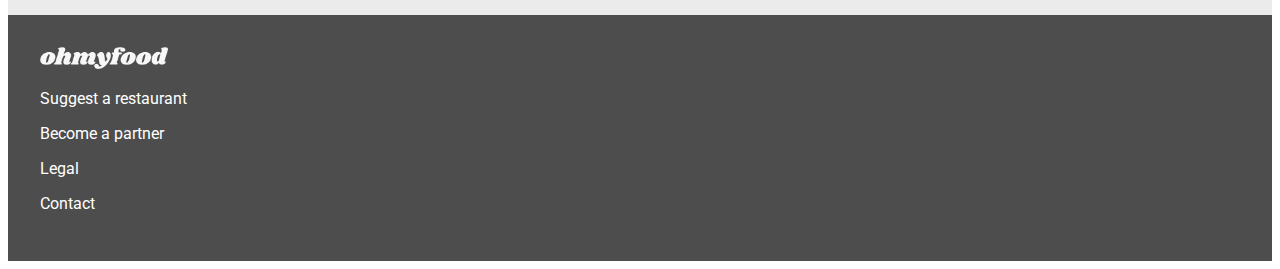
==== commit 104d2cbb: "Fixed minor issues on html code" ====
--- a/index.html
+++ b/index.html
@@ -79,6 +79,7 @@
                         <img src="images/restaurants/toa-heftiba-DQKerTsQwi0-unsplash.jpg" alt="">
                         <p class="card--title">Bastille</p>
                         <p>New York</p>
+                        <p class="card--new">New</p>
                     </a>
                     <p class="card--icon"><i class="far fa-heart"></i></p>
                 </div>
@@ -89,6 +90,7 @@
                         <img src="images/restaurants/louis-hansel-shotsoflouis-qNBGVyOCY8Q-unsplash.jpg" alt="">
                         <p class="card--title">Le Gourmand</p>
                         <p>New York</p>
+                        <p class="card--new">New</p>
                     </a>
                     <p class="card--icon"><i class="far fa-heart"></i></p>
                 </div>
